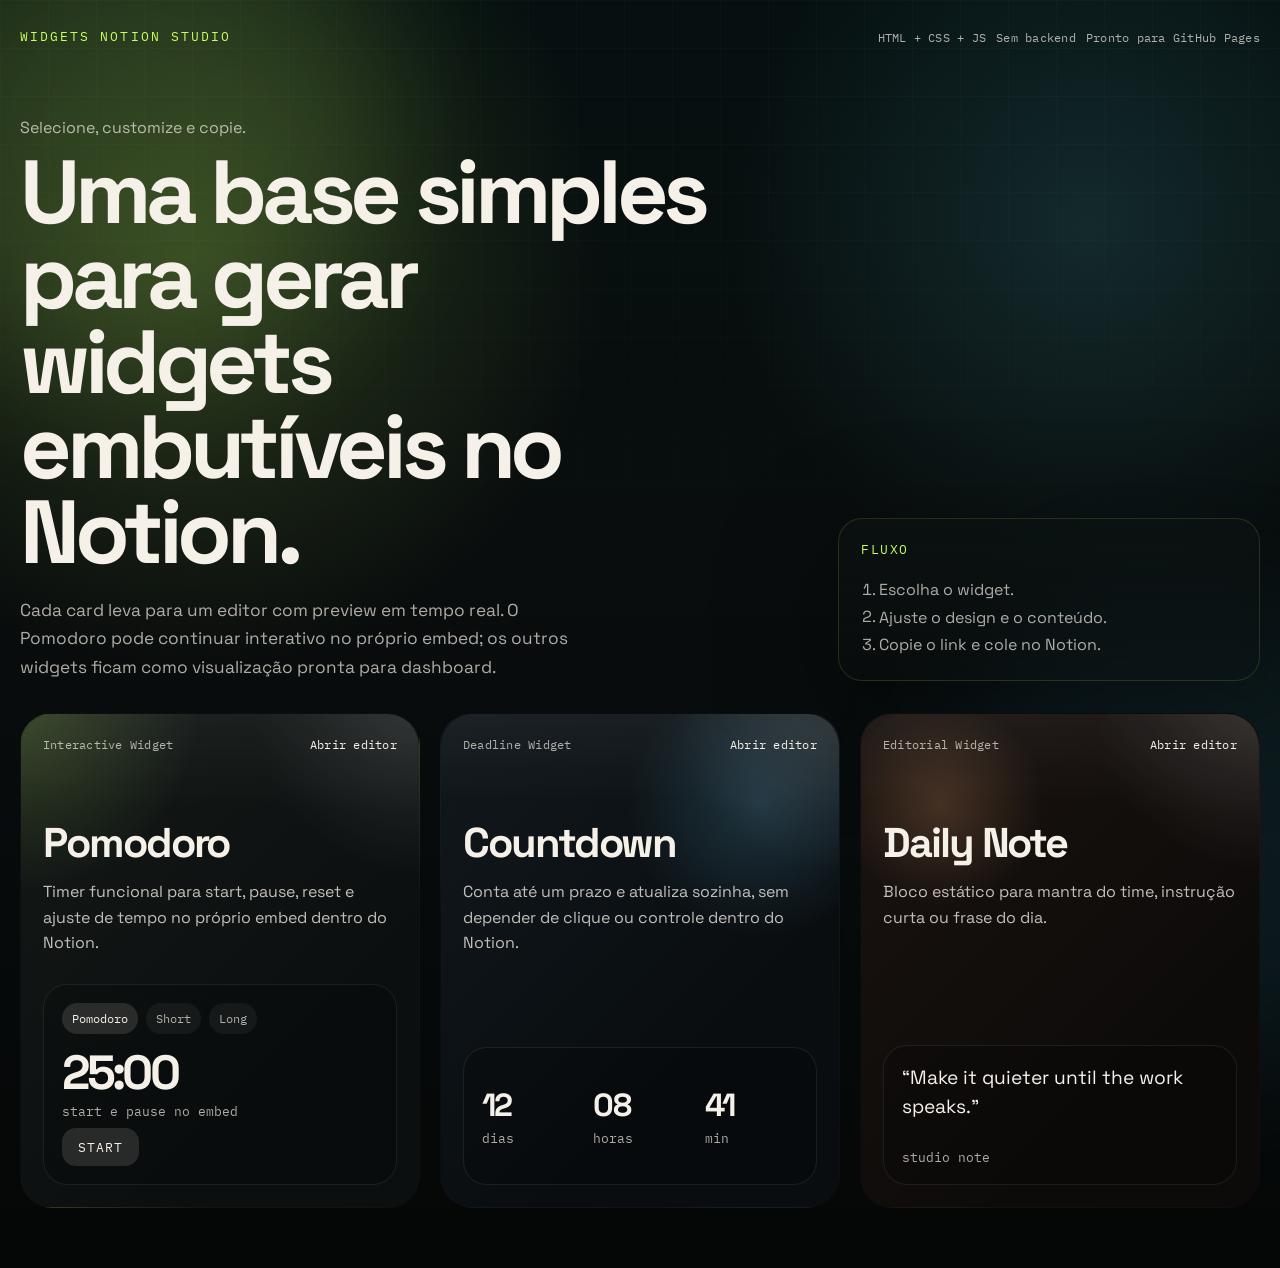
==== index.html @ c47d41ad "Make pomodoro interactive in embed" ====
<!DOCTYPE html>
<html lang="pt-BR">
  <head>
    <meta charset="UTF-8" />
    <meta name="viewport" content="width=device-width, initial-scale=1.0" />
    <title>Widgets Notion Studio</title>
    <meta
      name="description"
      content="Escolha um widget, personalize o visual e copie a URL para embutir no Notion."
    />
    <link rel="icon" href="data:," />
    <link rel="preconnect" href="https://fonts.googleapis.com" />
    <link rel="preconnect" href="https://fonts.gstatic.com" crossorigin />
    <link
      href="https://fonts.googleapis.com/css2?family=IBM+Plex+Mono:wght@400;500;600&family=Space+Grotesk:wght@400;500;700&display=swap"
      rel="stylesheet"
    />
    <link rel="stylesheet" href="assets/styles.css" />
  </head>
  <body class="page page-home" data-page="home">
    <div class="ambient ambient-left"></div>
    <div class="ambient ambient-right"></div>

    <main class="home-shell">
      <header class="home-header">
        <p class="eyebrow">Widgets Notion Studio</p>
        <div class="header-meta">
          <span>HTML + CSS + JS</span>
          <span>Sem backend</span>
          <span>Pronto para GitHub Pages</span>
        </div>
      </header>

      <section class="hero">
        <div class="hero-copy">
          <p class="hero-lead">Selecione, customize e copie.</p>
          <h1>Uma base simples para gerar widgets embutíveis no Notion.</h1>
          <p class="hero-text">
            Cada card leva para um editor com preview em tempo real. O Pomodoro pode
            continuar interativo no próprio embed; os outros widgets ficam como
            visualização pronta para dashboard.
          </p>
        </div>

        <div class="hero-note">
          <p>Fluxo</p>
          <ol>
            <li>Escolha o widget.</li>
            <li>Ajuste o design e o conteúdo.</li>
            <li>Copie o link e cole no Notion.</li>
          </ol>
        </div>
      </section>

      <section class="widget-grid" aria-label="Tipos de widget">
        <a class="widget-card widget-card-pomodoro" href="editor.html?widget=pomodoro">
          <div class="widget-card-top">
            <span class="card-tag">Interactive Widget</span>
            <span class="card-arrow">Abrir editor</span>
          </div>
          <div class="widget-card-body">
            <div class="widget-card-copy">
              <h2>Pomodoro</h2>
              <p>
                Timer funcional para start, pause, reset e ajuste de tempo no
                próprio embed dentro do Notion.
              </p>
            </div>
            <div class="widget-card-preview preview-pomodoro">
              <div class="mini-tabs">
                <span class="is-active">Pomodoro</span>
                <span>Short</span>
                <span>Long</span>
              </div>
              <div class="mini-pomodoro-stack">
                <strong>25:00</strong>
                <small>start e pause no embed</small>
                <span>START</span>
              </div>
            </div>
          </div>
        </a>

        <a class="widget-card widget-card-countdown" href="editor.html?widget=countdown">
          <div class="widget-card-top">
            <span class="card-tag">Deadline Widget</span>
            <span class="card-arrow">Abrir editor</span>
          </div>
          <div class="widget-card-body">
            <div class="widget-card-copy">
              <h2>Countdown</h2>
              <p>
                Conta até um prazo e atualiza sozinha, sem depender de clique ou
                controle dentro do Notion.
              </p>
            </div>
            <div class="widget-card-preview preview-countdown">
              <div><strong>12</strong><small>dias</small></div>
              <div><strong>08</strong><small>horas</small></div>
              <div><strong>41</strong><small>min</small></div>
            </div>
          </div>
        </a>

        <a class="widget-card widget-card-quote" href="editor.html?widget=quote">
          <div class="widget-card-top">
            <span class="card-tag">Editorial Widget</span>
            <span class="card-arrow">Abrir editor</span>
          </div>
          <div class="widget-card-body">
            <div class="widget-card-copy">
              <h2>Daily Note</h2>
              <p>
                Bloco estático para mantra do time, instrução curta ou frase do dia.
              </p>
            </div>
            <div class="widget-card-preview preview-quote">
              <blockquote>
                “Make it quieter until the work speaks.”
              </blockquote>
              <small>studio note</small>
            </div>
          </div>
        </a>
      </section>
    </main>
  </body>
</html>
---- assets/styles.css ----
:root {
  color-scheme: dark;
  --bg: #070c0c;
  --bg-elevated: rgba(12, 18, 18, 0.72);
  --bg-strong: #0d1413;
  --line: rgba(204, 255, 110, 0.14);
  --line-strong: rgba(204, 255, 110, 0.28);
  --text: #f5f0e8;
  --muted: rgba(245, 240, 232, 0.7);
  --soft: rgba(245, 240, 232, 0.08);
  --accent: #c8ff62;
  --accent-strong: #8eff1f;
  --danger: #ff8f6d;
  --radius-xl: 32px;
  --radius-lg: 24px;
  --radius-md: 18px;
  --shadow: 0 32px 120px rgba(0, 0, 0, 0.4);
  --font-sans: "Space Grotesk", sans-serif;
  --font-mono: "IBM Plex Mono", monospace;
}

* {
  box-sizing: border-box;
}

html,
body {
  margin: 0;
  min-height: 100%;
}

body {
  background:
    radial-gradient(circle at 15% 20%, rgba(200, 255, 98, 0.18), transparent 28%),
    radial-gradient(circle at 85% 18%, rgba(105, 236, 255, 0.12), transparent 24%),
    linear-gradient(180deg, #061010 0%, #090d0d 44%, #050707 100%);
  color: var(--text);
  font-family: var(--font-sans);
}

body::before {
  content: "";
  position: fixed;
  inset: 0;
  background-image:
    linear-gradient(rgba(255, 255, 255, 0.03) 1px, transparent 1px),
    linear-gradient(90deg, rgba(255, 255, 255, 0.03) 1px, transparent 1px);
  background-size: 48px 48px;
  mask-image: linear-gradient(180deg, rgba(0, 0, 0, 0.65), transparent 82%);
  pointer-events: none;
}

body.page-embed {
  --embed-bg: #ffffff;
  min-height: 0;
  background: var(--embed-bg);
}

body.page-embed::before {
  content: none;
}

.page {
  position: relative;
  overflow-x: clip;
}

.ambient {
  position: fixed;
  width: 32rem;
  height: 32rem;
  border-radius: 999px;
  filter: blur(72px);
  opacity: 0.28;
  pointer-events: none;
}

.ambient-left {
  top: -8rem;
  left: -8rem;
  background: rgba(200, 255, 98, 0.42);
}

.ambient-right {
  right: -10rem;
  bottom: -12rem;
  background: rgba(73, 207, 255, 0.28);
}

a {
  color: inherit;
  text-decoration: none;
}

code {
  font-family: var(--font-mono);
  font-size: 0.94em;
}

.eyebrow {
  margin: 0;
  color: var(--accent);
  font-family: var(--font-mono);
  font-size: 0.8rem;
  letter-spacing: 0.16em;
  text-transform: uppercase;
}

.home-shell,
.editor-shell {
  position: relative;
  z-index: 1;
  width: min(1240px, calc(100% - 40px));
  margin: 0 auto;
  padding: 28px 0 48px;
}

.home-header,
.editor-header {
  display: flex;
  align-items: center;
  justify-content: space-between;
  gap: 20px;
}

.header-meta {
  display: flex;
  flex-wrap: wrap;
  gap: 10px;
}

.header-meta span,
.card-tag,
.card-arrow,
.preview-label,
.preview-note,
.secondary-link,
.field-hint,
.back-link {
  font-family: var(--font-mono);
  font-size: 0.78rem;
  letter-spacing: 0.02em;
}

.header-meta span,
.card-tag,
.preview-note,
.back-link {
  color: var(--muted);
}

.hero {
  display: grid;
  grid-template-columns: minmax(0, 1.6fr) minmax(280px, 0.85fr);
  gap: 24px;
  padding: clamp(36px, 7vw, 72px) 0 32px;
  align-items: end;
}

.hero-copy h1 {
  margin: 12px 0 0;
  max-width: 12ch;
  font-size: clamp(3.2rem, 7vw, 6.4rem);
  line-height: 0.95;
  letter-spacing: -0.06em;
}

.hero-lead {
  margin: 0;
  color: var(--muted);
  font-size: 1rem;
}

.hero-text {
  margin: 20px 0 0;
  max-width: 36rem;
  color: var(--muted);
  font-size: 1.08rem;
  line-height: 1.65;
}

.hero-note {
  padding: 22px;
  border: 1px solid var(--line);
  border-radius: var(--radius-lg);
  background: linear-gradient(180deg, rgba(12, 18, 18, 0.72), rgba(10, 14, 14, 0.38));
  backdrop-filter: blur(16px);
  box-shadow: var(--shadow);
}

.hero-note p,
.panel-heading h2,
.preview-toolbar h2,
.widget-card-copy h2,
.editor-header-copy h1 {
  margin: 0;
}

.hero-note p {
  color: var(--accent);
  font-family: var(--font-mono);
  font-size: 0.8rem;
  text-transform: uppercase;
  letter-spacing: 0.12em;
}

.hero-note ol {
  margin: 18px 0 0;
  padding-left: 18px;
  color: var(--muted);
  line-height: 1.7;
}

.widget-grid {
  display: grid;
  grid-template-columns: repeat(3, minmax(0, 1fr));
  gap: 20px;
  padding-bottom: 12px;
}

.widget-card {
  position: relative;
  display: flex;
  flex-direction: column;
  min-height: 410px;
  padding: 22px;
  border: 1px solid transparent;
  border-radius: var(--radius-xl);
  overflow: hidden;
  transition:
    transform 220ms ease,
    border-color 220ms ease,
    box-shadow 220ms ease;
}

.widget-card::before {
  content: "";
  position: absolute;
  inset: 0;
  border-radius: inherit;
  background:
    radial-gradient(circle at top right, rgba(255, 255, 255, 0.14), transparent 26%),
    linear-gradient(180deg, rgba(255, 255, 255, 0.06), transparent 20%);
  opacity: 0.8;
  pointer-events: none;
}

.widget-card:hover {
  transform: translateY(-8px);
  border-color: var(--line-strong);
  box-shadow: 0 28px 90px rgba(0, 0, 0, 0.4);
}

.widget-card-top,
.widget-card-body {
  position: relative;
  z-index: 1;
}

.widget-card-top {
  display: flex;
  align-items: center;
  justify-content: space-between;
  gap: 12px;
}

.card-arrow {
  color: var(--text);
}

.widget-card-body {
  display: flex;
  flex: 1;
  flex-direction: column;
  justify-content: space-between;
  gap: 28px;
  padding-top: 64px;
}

.widget-card-copy h2 {
  font-size: clamp(2rem, 4vw, 2.6rem);
  letter-spacing: -0.05em;
}

.widget-card-copy p {
  margin: 10px 0 0;
  color: rgba(245, 240, 232, 0.78);
  line-height: 1.6;
}

.widget-card-preview {
  padding: 18px;
  border-radius: 24px;
  background: rgba(5, 8, 8, 0.24);
  border: 1px solid rgba(255, 255, 255, 0.08);
  min-height: 138px;
}

.widget-card-pomodoro {
  background:
    radial-gradient(circle at top left, rgba(200, 255, 98, 0.18), transparent 28%),
    linear-gradient(135deg, #141918 0%, #0b0f0f 70%);
}

.widget-card-countdown {
  background:
    radial-gradient(circle at 80% 18%, rgba(111, 212, 255, 0.18), transparent 26%),
    linear-gradient(135deg, #11181d 0%, #090d10 68%);
}

.widget-card-quote {
  background:
    radial-gradient(circle at 20% 18%, rgba(255, 176, 118, 0.2), transparent 20%),
    linear-gradient(135deg, #1a1310 0%, #0d0b0a 72%);
}

.preview-pomodoro,
.preview-countdown,
.preview-quote {
  display: grid;
  align-items: center;
  gap: 18px;
}

.preview-pomodoro {
  align-content: space-between;
  min-height: 140px;
}

.mini-ring {
  width: 80px;
  height: 80px;
  border-radius: 50%;
  background:
    radial-gradient(circle at center, rgba(5, 8, 8, 0.88) 56%, transparent 57%),
    conic-gradient(var(--accent) 0 78%, rgba(255, 255, 255, 0.08) 78% 100%);
}

.mini-stack {
  display: grid;
  gap: 4px;
}

.mini-stack span,
.mini-stack small,
.preview-quote small {
  color: var(--muted);
  font-family: var(--font-mono);
}

.mini-stack strong {
  font-size: 2rem;
  letter-spacing: -0.05em;
}

.mini-tabs {
  display: flex;
  flex-wrap: wrap;
  gap: 8px;
}

.mini-tabs span,
.mini-pomodoro-stack span {
  font-family: var(--font-mono);
}

.mini-tabs span {
  padding: 8px 10px;
  border-radius: 999px;
  background: rgba(255, 255, 255, 0.05);
  color: var(--muted);
  font-size: 0.72rem;
}

.mini-tabs .is-active {
  background: rgba(255, 255, 255, 0.12);
  color: var(--text);
}

.mini-pomodoro-stack {
  display: grid;
  gap: 8px;
}

.mini-pomodoro-stack strong {
  font-size: 3rem;
  letter-spacing: -0.08em;
  line-height: 0.88;
}

.mini-pomodoro-stack small {
  color: var(--muted);
  font-family: var(--font-mono);
}

.mini-pomodoro-stack span {
  display: inline-flex;
  align-items: center;
  justify-content: center;
  width: fit-content;
  min-height: 38px;
  padding: 0 16px;
  border-radius: 14px;
  background: rgba(255, 255, 255, 0.12);
  color: var(--text);
  font-size: 0.82rem;
  letter-spacing: 0.08em;
  text-transform: uppercase;
}

.preview-countdown {
  grid-template-columns: repeat(3, minmax(0, 1fr));
}

.preview-countdown div {
  display: grid;
  gap: 4px;
}

.preview-countdown strong {
  font-size: 2rem;
  letter-spacing: -0.05em;
}

.preview-countdown small {
  color: var(--muted);
  font-family: var(--font-mono);
}

.preview-quote {
  align-content: space-between;
  min-height: 140px;
}

.preview-quote blockquote {
  margin: 0;
  font-size: 1.2rem;
  line-height: 1.5;
}

.editor-header {
  padding-bottom: 20px;
}

.editor-header-copy h1 {
  margin-top: 8px;
  font-size: clamp(2rem, 4vw, 3.1rem);
  letter-spacing: -0.06em;
}

.editor-layout {
  display: grid;
  grid-template-columns: minmax(320px, 390px) minmax(0, 1fr);
  gap: 24px;
  align-items: start;
}

.control-panel,
.preview-panel {
  border: 1px solid var(--line);
  border-radius: var(--radius-xl);
  background: linear-gradient(180deg, rgba(14, 21, 21, 0.78), rgba(9, 13, 13, 0.52));
  backdrop-filter: blur(14px);
  box-shadow: var(--shadow);
}

.control-panel {
  position: sticky;
  top: 18px;
  padding: 18px;
}

.panel-block,
.panel-section {
  padding: 18px 0;
}

.panel-block + .panel-form,
.panel-section + .panel-section {
  border-top: 1px solid rgba(255, 255, 255, 0.08);
}

.panel-heading p,
.preview-note,
.field-hint,
.field-label,
.preview-toolbar p {
  margin: 6px 0 0;
  color: var(--muted);
}

.panel-form {
  display: grid;
}

.field-grid {
  display: grid;
  gap: 14px;
}

.field-grid.two-columns {
  grid-template-columns: repeat(2, minmax(0, 1fr));
}

.field {
  display: grid;
  gap: 8px;
}

.field--toggle {
  grid-template-columns: 1fr auto;
  align-items: center;
  padding: 14px 16px;
  border: 1px solid rgba(255, 255, 255, 0.08);
  border-radius: 16px;
  background: rgba(255, 255, 255, 0.04);
}

.field--wide {
  grid-column: 1 / -1;
}

.field-label {
  font-size: 0.92rem;
}

input,
select,
textarea,
button {
  font: inherit;
}

input:not([type="checkbox"]),
select,
textarea {
  width: 100%;
  padding: 13px 14px;
  border: 1px solid rgba(255, 255, 255, 0.08);
  border-radius: 16px;
  background: rgba(255, 255, 255, 0.04);
  color: var(--text);
  transition:
    border-color 160ms ease,
    background-color 160ms ease;
}

input:not([type="checkbox"]):focus,
select:focus,
textarea:focus {
  outline: none;
  border-color: var(--line-strong);
  background: rgba(255, 255, 255, 0.07);
}

input[type="checkbox"] {
  appearance: none;
  position: relative;
  width: 50px;
  height: 30px;
  margin: 0;
  border: 1px solid rgba(255, 255, 255, 0.08);
  border-radius: 999px;
  background: rgba(255, 255, 255, 0.08);
  cursor: pointer;
  transition:
    background-color 160ms ease,
    border-color 160ms ease;
}

input[type="checkbox"]::before {
  content: "";
  position: absolute;
  top: 3px;
  left: 3px;
  width: 22px;
  height: 22px;
  border-radius: 50%;
  background: var(--text);
  transition:
    transform 160ms ease,
    background-color 160ms ease;
}

input[type="checkbox"]:checked {
  border-color: color-mix(in srgb, var(--accent) 58%, transparent);
  background: color-mix(in srgb, var(--accent) 48%, rgba(255, 255, 255, 0.08));
}

input[type="checkbox"]:checked::before {
  transform: translateX(20px);
  background: #050707;
}

textarea {
  min-height: 108px;
  resize: vertical;
}

input[type="color"] {
  min-height: 52px;
  padding: 6px;
  cursor: pointer;
}

input[type="range"] {
  padding: 0;
  background: transparent;
  border: 0;
}

input[type="range"]::-webkit-slider-runnable-track {
  height: 8px;
  border-radius: 999px;
  background: rgba(255, 255, 255, 0.08);
}

input[type="range"]::-webkit-slider-thumb {
  -webkit-appearance: none;
  width: 18px;
  height: 18px;
  margin-top: -5px;
  border-radius: 50%;
  background: var(--accent);
  border: 0;
}

input[type="range"]::-moz-range-track {
  height: 8px;
  border-radius: 999px;
  background: rgba(255, 255, 255, 0.08);
}

input[type="range"]::-moz-range-thumb {
  width: 18px;
  height: 18px;
  border: 0;
  border-radius: 50%;
  background: var(--accent);
}

.range-meta {
  display: flex;
  align-items: center;
  justify-content: space-between;
  gap: 10px;
}

.range-value {
  color: var(--accent);
  font-family: var(--font-mono);
  font-size: 0.78rem;
}

.primary-button,
.secondary-link,
.back-link {
  display: inline-flex;
  align-items: center;
  justify-content: center;
  gap: 8px;
  min-height: 48px;
  padding: 0 18px;
  border-radius: 999px;
  border: 1px solid transparent;
  transition:
    transform 160ms ease,
    background-color 160ms ease,
    border-color 160ms ease;
}

.primary-button {
  background: var(--accent);
  color: #050707;
  font-weight: 700;
  cursor: pointer;
}

.primary-button:hover,
.secondary-link:hover,
.back-link:hover {
  transform: translateY(-2px);
}

.secondary-link,
.back-link {
  border-color: rgba(255, 255, 255, 0.08);
  background: rgba(255, 255, 255, 0.04);
}

.secondary-link {
  margin-top: 12px;
}

.preview-panel {
  display: grid;
  gap: 18px;
  padding: 18px;
  min-height: 760px;
}

.preview-toolbar {
  display: flex;
  align-items: end;
  justify-content: space-between;
  gap: 20px;
  padding-bottom: 6px;
}

.preview-label {
  font-family: var(--font-mono);
  font-size: 0.76rem;
  text-transform: uppercase;
  letter-spacing: 0.12em;
}

.preview-stage {
  display: grid;
  place-items: center;
  min-height: 100%;
  padding: 12px;
  border-radius: calc(var(--radius-xl) - 8px);
  background:
    radial-gradient(circle at top, rgba(200, 255, 98, 0.08), transparent 26%),
    linear-gradient(180deg, rgba(5, 8, 8, 0.5), rgba(5, 8, 8, 0.12));
  border: 1px solid rgba(255, 255, 255, 0.06);
}

.preview-frame-shell {
  width: min(100%, 860px);
  min-height: 620px;
  padding: clamp(18px, 3vw, 28px);
  border-radius: 28px;
  background:
    linear-gradient(180deg, rgba(255, 255, 255, 0.04), transparent 38%),
    rgba(8, 11, 11, 0.84);
  border: 1px solid rgba(255, 255, 255, 0.06);
  box-shadow: inset 0 1px 0 rgba(255, 255, 255, 0.06);
}

#preview-frame {
  width: 100%;
  min-height: 560px;
  border: 0;
  border-radius: 22px;
  background: transparent;
}

.embed-canvas {
  min-height: 0;
  display: block;
  padding: 0;
  background: var(--embed-bg);
}

#embed-root {
  width: min(100%, 540px);
  margin: 0 auto;
}

.widget-shell {
  --widget-bg: #101615;
  --widget-text: #f5f0e8;
  --widget-accent: #c8ff62;
  --widget-radius: 28px;
  --widget-scale: 1;
  --widget-shadow: 0.35;
  --widget-pad: 26px;
  --widget-font: var(--font-sans);
  position: relative;
  overflow: hidden;
  width: 100%;
  color: var(--widget-text);
  font-family: var(--widget-font);
  border-radius: var(--widget-radius);
  transform: scale(var(--widget-scale));
  transform-origin: center center;
}

.widget-shell::before {
  content: "";
  position: absolute;
  inset: 0;
  pointer-events: none;
}

.widget-blur-off::before {
  opacity: 0.32;
}

.widget-style--soft {
  background:
    radial-gradient(circle at top right, color-mix(in srgb, var(--widget-accent) 24%, transparent), transparent 28%),
    linear-gradient(180deg, color-mix(in srgb, var(--widget-bg) 90%, white), var(--widget-bg));
  border: 1px solid rgba(255, 255, 255, 0.07);
  box-shadow: 0 24px 70px rgba(0, 0, 0, var(--widget-shadow));
}

.widget-style--soft::before {
  background:
    linear-gradient(180deg, rgba(255, 255, 255, 0.08), transparent 20%),
    radial-gradient(circle at 10% 10%, rgba(255, 255, 255, 0.08), transparent 18%);
}

.widget-style--glass {
  background:
    linear-gradient(180deg, rgba(255, 255, 255, 0.12), rgba(255, 255, 255, 0.04)),
    color-mix(in srgb, var(--widget-bg) 82%, transparent);
  border: 1px solid rgba(255, 255, 255, 0.18);
  box-shadow:
    inset 0 1px 0 rgba(255, 255, 255, 0.18),
    0 26px 90px rgba(0, 0, 0, calc(var(--widget-shadow) + 0.1));
  backdrop-filter: blur(18px);
}

.widget-style--glass::before {
  background: linear-gradient(135deg, rgba(255, 255, 255, 0.2), transparent 38%);
}

.widget-blur-off.widget-style--soft,
.widget-blur-off.widget-style--glass,
.widget-blur-off.widget-style--brutal {
  box-shadow: none;
}

.widget-blur-off.widget-style--glass {
  backdrop-filter: none;
}

.widget-style--brutal {
  background: var(--widget-bg);
  border: 2px solid var(--widget-text);
  box-shadow:
    14px 14px 0 color-mix(in srgb, var(--widget-accent) 60%, black 20%),
    0 18px 60px rgba(0, 0, 0, calc(var(--widget-shadow) + 0.12));
}

.widget-style--brutal::before {
  inset: auto 0 0 0;
  height: 10px;
  background: var(--widget-accent);
}

.widget-frame {
  position: relative;
  display: grid;
  gap: 18px;
  padding: var(--widget-pad);
}

.widget-head {
  display: flex;
  align-items: start;
  justify-content: space-between;
  gap: 18px;
}

.widget-meta {
  display: grid;
  gap: 8px;
}

.widget-kicker {
  color: color-mix(in srgb, var(--widget-text) 58%, transparent);
  font-family: var(--font-mono);
  font-size: 0.72rem;
  letter-spacing: 0.14em;
  text-transform: uppercase;
}

.widget-title {
  margin: 0;
  font-size: clamp(1.4rem, 4vw, 2.1rem);
  line-height: 1;
  letter-spacing: -0.05em;
}

.widget-chip {
  align-self: start;
  padding: 10px 12px;
  border-radius: 999px;
  background: rgba(255, 255, 255, 0.07);
  color: var(--widget-text);
  font-family: var(--font-mono);
  font-size: 0.74rem;
}

.widget-blur-on .widget-chip,
.widget-blur-on .countdown-cell,
.widget-blur-on .pomodoro-tab,
.widget-blur-on .pomodoro-button,
.widget-blur-on .pomodoro-setting input {
  backdrop-filter: blur(14px);
}

.widget-blur-off .widget-chip,
.widget-blur-off .countdown-cell,
.widget-blur-off .pomodoro-tab,
.widget-blur-off .pomodoro-button,
.widget-blur-off .pomodoro-setting input {
  backdrop-filter: none;
  box-shadow: none;
}

.widget-frame--pomodoro {
  gap: 20px;
}

.pomodoro-tabs {
  display: flex;
  flex-wrap: wrap;
  gap: 10px;
}

.pomodoro-tab,
.pomodoro-button {
  border: 1px solid rgba(255, 255, 255, 0.08);
  border-radius: 18px;
  background: rgba(255, 255, 255, 0.06);
  color: var(--widget-text);
}

.pomodoro-tab {
  min-height: 48px;
  padding: 0 18px;
  font-weight: 600;
  cursor: pointer;
  transition:
    transform 160ms ease,
    background-color 160ms ease,
    border-color 160ms ease,
    color 160ms ease;
}

.pomodoro-tab:hover,
.pomodoro-button:hover {
  transform: translateY(-1px);
}

.pomodoro-tab.is-active {
  background: color-mix(in srgb, var(--accent) 88%, rgba(255, 255, 255, 0.08));
  color: #091010;
  border-color: transparent;
}

.pomodoro-timer {
  font-size: clamp(4.8rem, 16vw, 7.6rem);
  font-weight: 700;
  letter-spacing: -0.1em;
  line-height: 0.9;
  text-align: center;
}

.pomodoro-status {
  margin: 0;
  color: color-mix(in srgb, var(--widget-text) 68%, transparent);
  font-family: var(--font-mono);
  font-size: 0.88rem;
  letter-spacing: 0.04em;
  text-align: center;
}

.pomodoro-actions {
  display: flex;
  align-items: center;
  justify-content: center;
  flex-wrap: wrap;
  gap: 12px;
}

.pomodoro-button {
  min-height: 58px;
  padding: 0 24px;
  cursor: pointer;
  font-weight: 700;
  transition:
    transform 160ms ease,
    background-color 160ms ease,
    border-color 160ms ease,
    color 160ms ease;
}

.pomodoro-button-primary {
  min-width: 174px;
  background: var(--widget-text);
  color: var(--widget-bg);
}

.pomodoro-config {
  display: grid;
  grid-template-columns: repeat(3, minmax(0, 1fr));
  gap: 12px;
}

.pomodoro-setting {
  display: grid;
  gap: 8px;
}

.pomodoro-setting span {
  color: color-mix(in srgb, var(--widget-text) 62%, transparent);
  font-family: var(--font-mono);
  font-size: 0.72rem;
  letter-spacing: 0.12em;
  text-transform: uppercase;
}

.pomodoro-setting input {
  text-align: center;
  font-size: 1.08rem;
  font-weight: 700;
}

.pomodoro-layout {
  display: grid;
  grid-template-columns: 132px 1fr;
  gap: 20px;
  align-items: center;
}

.ring {
  --progress: 78;
  position: relative;
  width: 132px;
  aspect-ratio: 1;
  border-radius: 50%;
  background:
    radial-gradient(circle at center, rgba(4, 6, 6, 0.92) 58%, transparent 59%),
    conic-gradient(var(--widget-accent) 0 calc(var(--progress) * 1%), rgba(255, 255, 255, 0.08) 0);
}

.ring::after {
  content: "";
  position: absolute;
  inset: 20px;
  border-radius: 50%;
  border: 1px solid rgba(255, 255, 255, 0.08);
}

.ring-time {
  position: absolute;
  inset: 0;
  display: grid;
  place-items: center;
  font-size: 1.28rem;
  font-weight: 700;
  letter-spacing: -0.04em;
}

.pomodoro-details,
.quote-details {
  display: grid;
  gap: 10px;
}

.metric-line {
  display: flex;
  align-items: baseline;
  gap: 12px;
  flex-wrap: wrap;
}

.metric-strong {
  font-size: clamp(2.1rem, 7vw, 3.2rem);
  letter-spacing: -0.08em;
  line-height: 0.92;
}

.metric-soft,
.widget-footnote {
  color: color-mix(in srgb, var(--widget-text) 66%, transparent);
  font-family: var(--font-mono);
}

.widget-divider {
  height: 1px;
  background: rgba(255, 255, 255, 0.08);
}

.countdown-grid {
  display: grid;
  grid-template-columns: repeat(4, minmax(0, 1fr));
  gap: 12px;
}

.countdown-cell {
  display: grid;
  gap: 10px;
  padding: 18px 14px;
  border-radius: 20px;
  background: rgba(255, 255, 255, 0.06);
}

.countdown-value {
  font-size: clamp(2rem, 6vw, 3rem);
  letter-spacing: -0.08em;
  line-height: 0.88;
}

.countdown-label {
  color: color-mix(in srgb, var(--widget-text) 62%, transparent);
  font-family: var(--font-mono);
  font-size: 0.72rem;
  letter-spacing: 0.12em;
  text-transform: uppercase;
}

.quote-block {
  margin: 0;
  padding-left: 18px;
  border-left: 3px solid var(--widget-accent);
}

.quote-body {
  margin: 0;
  font-size: clamp(1.7rem, 5vw, 2.7rem);
  line-height: 1.16;
  letter-spacing: -0.06em;
  white-space: pre-line;
}

.quote-author {
  color: color-mix(in srgb, var(--widget-text) 62%, transparent);
  font-family: var(--font-mono);
  font-size: 0.78rem;
  letter-spacing: 0.12em;
  text-transform: uppercase;
}

.font-grotesk {
  --widget-font: var(--font-sans);
}

.font-mono {
  --widget-font: var(--font-mono);
}

@media (max-width: 1080px) {
  .widget-grid,
  .hero,
  .editor-layout,
  .preview-countdown,
  .countdown-grid,
  .pomodoro-layout,
  .pomodoro-config {
    grid-template-columns: 1fr;
  }

  .preview-toolbar,
  .home-header,
  .editor-header {
    align-items: start;
    flex-direction: column;
  }

  .control-panel {
    position: static;
  }

  .preview-panel {
    min-height: auto;
  }

  .preview-frame-shell,
  #preview-frame {
    min-height: 520px;
  }
}

@media (max-width: 720px) {
  .home-shell,
  .editor-shell {
    width: min(100% - 24px, 1240px);
    padding-top: 20px;
  }

  .widget-card {
    min-height: 340px;
  }

  .widget-card-body {
    padding-top: 40px;
  }

  .field-grid.two-columns,
  .countdown-grid {
    grid-template-columns: repeat(2, minmax(0, 1fr));
  }

  .widget-frame {
    padding: 22px;
  }

  .ring {
    width: 112px;
  }

  .quote-body {
    font-size: 1.8rem;
  }
}
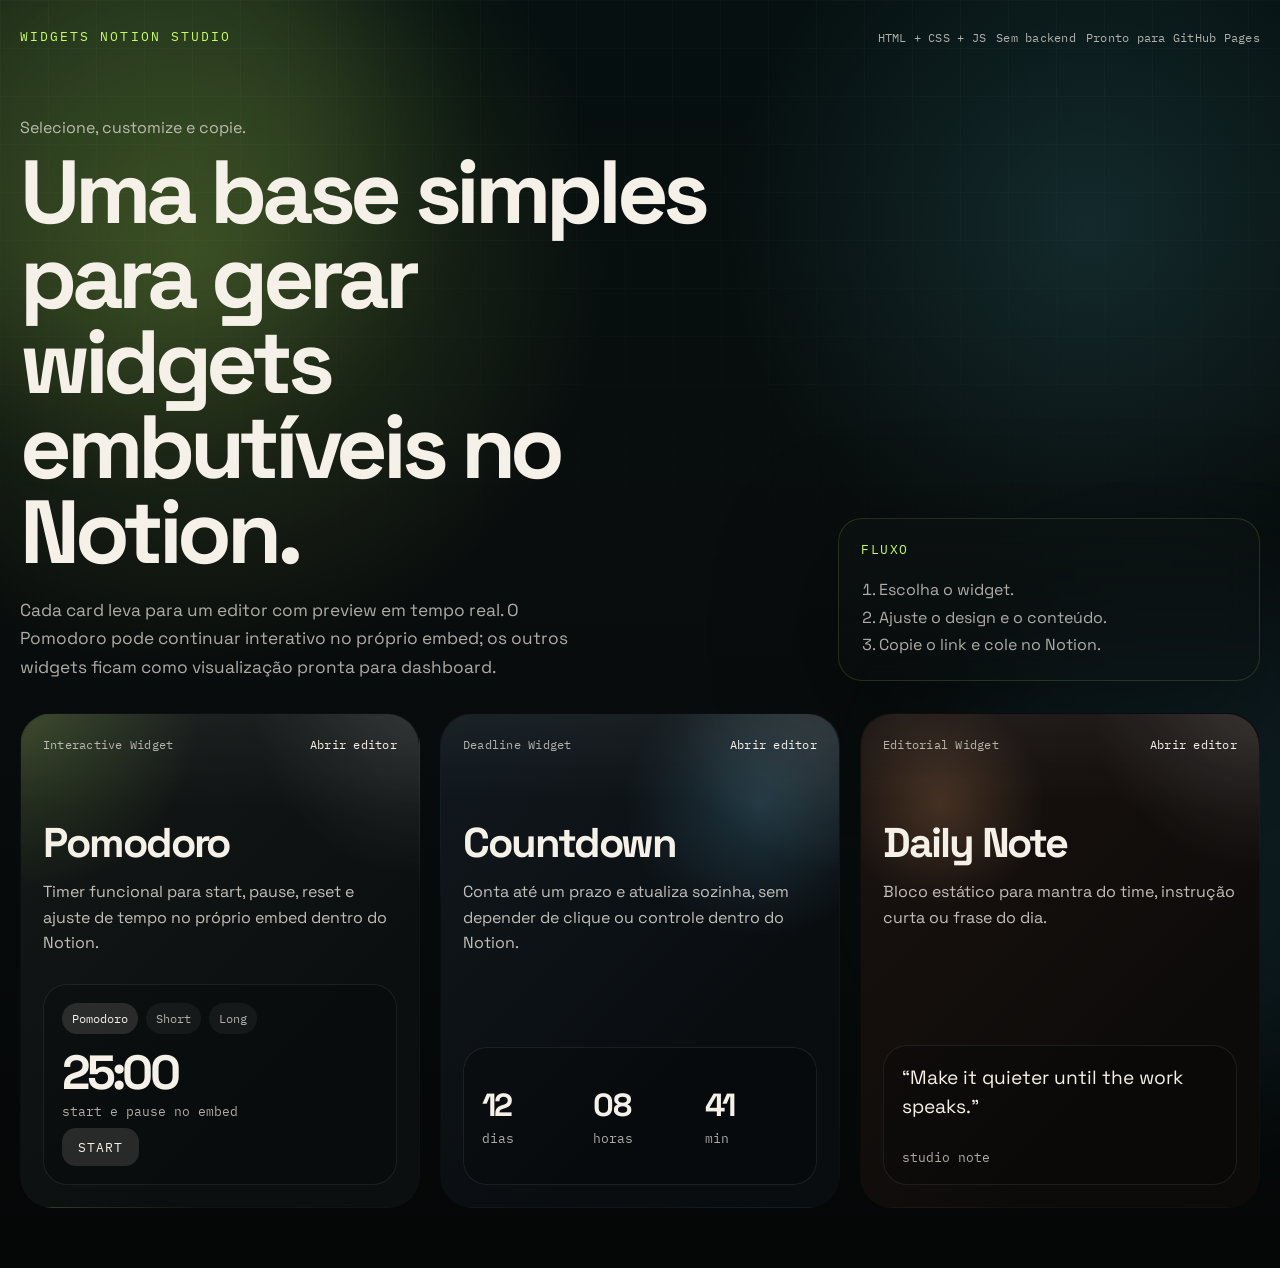
==== commit cbb351a0: "Add more widget font options" ====
--- a/index.html
+++ b/index.html
@@ -12,7 +12,7 @@
     <link rel="preconnect" href="https://fonts.googleapis.com" />
     <link rel="preconnect" href="https://fonts.gstatic.com" crossorigin />
     <link
-      href="https://fonts.googleapis.com/css2?family=IBM+Plex+Mono:wght@400;500;600&family=Space+Grotesk:wght@400;500;700&display=swap"
+      href="https://fonts.googleapis.com/css2?family=Archivo+Narrow:wght@400;500;600;700&family=Bebas+Neue&family=Cormorant+Garamond:wght@500;600;700&family=Fraunces:opsz,wght@9..144,500;9..144,600&family=IBM+Plex+Mono:wght@400;500;600&family=Inter+Tight:wght@400;500;600;700&family=Manrope:wght@400;500;600;700&family=Outfit:wght@400;500;600;700&family=Playfair+Display:wght@500;600;700&family=Sora:wght@400;500;600;700&family=Space+Grotesk:wght@400;500;700&family=Syne:wght@400;500;600;700&display=swap"
       rel="stylesheet"
     />
     <link rel="stylesheet" href="assets/styles.css" />
--- a/assets/styles.css
+++ b/assets/styles.css
@@ -17,6 +17,16 @@
   --shadow: 0 32px 120px rgba(0, 0, 0, 0.4);
   --font-sans: "Space Grotesk", sans-serif;
   --font-mono: "IBM Plex Mono", monospace;
+  --font-serif: "Fraunces", serif;
+  --font-sora: "Sora", sans-serif;
+  --font-manrope: "Manrope", sans-serif;
+  --font-outfit: "Outfit", sans-serif;
+  --font-syne: "Syne", sans-serif;
+  --font-tight: "Inter Tight", sans-serif;
+  --font-archivo: "Archivo Narrow", sans-serif;
+  --font-bebas: "Bebas Neue", sans-serif;
+  --font-playfair: "Playfair Display", serif;
+  --font-cormorant: "Cormorant Garamond", serif;
 }
 
 * {
@@ -465,8 +475,6 @@
 }
 
 .control-panel {
-  position: sticky;
-  top: 18px;
   padding: 18px;
 }
 
@@ -693,10 +701,16 @@
 }
 
 .preview-panel {
+  position: sticky;
+  top: 18px;
+  align-self: start;
   display: grid;
   gap: 18px;
   padding: 18px;
   min-height: 760px;
+  max-height: calc(100vh - 36px);
+  overflow: auto;
+  scrollbar-gutter: stable;
 }
 
 .preview-toolbar {
@@ -754,7 +768,7 @@
 }
 
 #embed-root {
-  width: min(100%, 540px);
+  width: min(100%, var(--embed-width, 540px));
   margin: 0 auto;
 }
 
@@ -766,6 +780,7 @@
   --widget-scale: 1;
   --widget-shadow: 0.35;
   --widget-pad: 26px;
+  --widget-title-scale: 1;
   --widget-font: var(--font-sans);
   position: relative;
   overflow: hidden;
@@ -781,7 +796,17 @@
   content: "";
   position: absolute;
   inset: 0;
+  border-radius: inherit;
   pointer-events: none;
+}
+
+.widget-shell::after {
+  content: "";
+  position: absolute;
+  inset: 0;
+  border-radius: inherit;
+  pointer-events: none;
+  opacity: 0;
 }
 
 .widget-blur-off::before {
@@ -841,6 +866,114 @@
   background: var(--widget-accent);
 }
 
+.widget-style--editorial {
+  --widget-font: var(--font-serif);
+  background:
+    linear-gradient(180deg, color-mix(in srgb, var(--widget-bg) 92%, #fff0df 8%), var(--widget-bg)),
+    radial-gradient(circle at top left, color-mix(in srgb, var(--widget-accent) 20%, transparent), transparent 30%);
+  border: 1px solid color-mix(in srgb, var(--widget-text) 12%, transparent);
+  box-shadow: 0 24px 64px rgba(0, 0, 0, calc(var(--widget-shadow) + 0.02));
+}
+
+.widget-style--editorial::before {
+  background:
+    linear-gradient(180deg, rgba(255, 255, 255, 0.16), transparent 16%),
+    linear-gradient(90deg, rgba(255, 255, 255, 0.04), transparent 42%);
+}
+
+.widget-style--minimal {
+  background: color-mix(in srgb, var(--widget-bg) 96%, white 4%);
+  border: 1px solid rgba(255, 255, 255, 0.08);
+  box-shadow: 0 18px 42px rgba(0, 0, 0, calc(var(--widget-shadow) - 0.08));
+}
+
+.widget-style--minimal::before {
+  background: linear-gradient(180deg, rgba(255, 255, 255, 0.04), transparent 22%);
+}
+
+.widget-surface--solid.widget-style--soft,
+.widget-surface--solid.widget-style--editorial,
+.widget-surface--solid.widget-style--minimal,
+.widget-surface--solid.widget-style--brutal {
+  background: var(--widget-bg);
+}
+
+.widget-surface--solid.widget-style--glass {
+  background: color-mix(in srgb, var(--widget-bg) 88%, transparent);
+}
+
+.widget-surface--quiet.widget-style--soft,
+.widget-surface--quiet.widget-style--editorial,
+.widget-surface--quiet.widget-style--minimal,
+.widget-surface--quiet.widget-style--brutal {
+  background: linear-gradient(180deg, color-mix(in srgb, var(--widget-bg) 94%, white), var(--widget-bg));
+}
+
+.widget-surface--quiet.widget-style--glass {
+  background:
+    linear-gradient(180deg, rgba(255, 255, 255, 0.08), rgba(255, 255, 255, 0.03)),
+    color-mix(in srgb, var(--widget-bg) 88%, transparent);
+}
+
+.widget-border--none {
+  border-width: 0;
+  border-color: transparent;
+}
+
+.widget-border--frame {
+  border-width: 2px;
+}
+
+.widget-border--accent {
+  border-width: 2px;
+  border-color: color-mix(in srgb, var(--widget-accent) 54%, rgba(255, 255, 255, 0.12));
+}
+
+.widget-shadow--none {
+  box-shadow: none !important;
+}
+
+.widget-shadow--soft {
+  --widget-shadow: 0.24;
+}
+
+.widget-shadow--deep {
+  --widget-shadow: 0.58;
+}
+
+.widget-shadow--deep.widget-style--soft,
+.widget-shadow--deep.widget-style--editorial {
+  box-shadow: 0 42px 118px rgba(0, 0, 0, calc(var(--widget-shadow) + 0.02));
+}
+
+.widget-shadow--deep.widget-style--glass {
+  box-shadow:
+    inset 0 1px 0 rgba(255, 255, 255, 0.18),
+    0 44px 128px rgba(0, 0, 0, calc(var(--widget-shadow) + 0.02));
+}
+
+.widget-shadow--deep.widget-style--brutal {
+  box-shadow:
+    18px 18px 0 color-mix(in srgb, var(--widget-accent) 68%, black 18%),
+    0 30px 96px rgba(0, 0, 0, calc(var(--widget-shadow) + 0.06));
+}
+
+.widget-shadow--deep.widget-style--minimal {
+  box-shadow: 0 24px 72px rgba(0, 0, 0, calc(var(--widget-shadow) - 0.08));
+}
+
+.page-embed .widget-style--soft,
+.page-embed .widget-style--glass,
+.page-embed .widget-style--brutal,
+.page-embed .widget-style--editorial,
+.page-embed .widget-style--minimal {
+  box-shadow: none;
+}
+
+.page-embed .widget-style--glass {
+  backdrop-filter: none;
+}
+
 .widget-frame {
   position: relative;
   display: grid;
@@ -870,7 +1003,7 @@
 
 .widget-title {
   margin: 0;
-  font-size: clamp(1.4rem, 4vw, 2.1rem);
+  font-size: calc(clamp(1.4rem, 4vw, 2.1rem) * var(--widget-title-scale));
   line-height: 1;
   letter-spacing: -0.05em;
 }
@@ -902,8 +1035,74 @@
   box-shadow: none;
 }
 
+.widget-texture--grid::after {
+  opacity: 0.16;
+  background-image:
+    linear-gradient(rgba(255, 255, 255, 0.06) 1px, transparent 1px),
+    linear-gradient(90deg, rgba(255, 255, 255, 0.06) 1px, transparent 1px);
+  background-size: 26px 26px;
+  mask-image: linear-gradient(180deg, rgba(0, 0, 0, 0.8), transparent 88%);
+}
+
+.widget-texture--noise::after {
+  opacity: 0.12;
+  background-image:
+    radial-gradient(circle at 20% 20%, rgba(255, 255, 255, 0.12) 0 0.7px, transparent 0.8px),
+    radial-gradient(circle at 80% 30%, rgba(255, 255, 255, 0.1) 0 0.7px, transparent 0.8px),
+    radial-gradient(circle at 40% 80%, rgba(255, 255, 255, 0.08) 0 0.7px, transparent 0.8px);
+  background-size: 12px 12px, 14px 14px, 16px 16px;
+  mix-blend-mode: screen;
+}
+
+.widget-align--center .widget-head {
+  flex-direction: column;
+  align-items: center;
+  text-align: center;
+}
+
+.widget-align--center .widget-chip,
+.widget-align--center .quote-author {
+  align-self: center;
+  justify-self: center;
+}
+
+.widget-align--center .pomodoro-tabs,
+.widget-align--center .pomodoro-status,
+.widget-align--center .quote-details {
+  justify-content: center;
+  text-align: center;
+}
+
+.widget-align--center .quote-block {
+  padding-top: 18px;
+  padding-left: 0;
+  border-top: 3px solid var(--widget-accent);
+  border-left: 0;
+}
+
 .widget-frame--pomodoro {
   gap: 20px;
+}
+
+.pomodoro-main {
+  display: grid;
+  gap: 22px;
+}
+
+.pomodoro-primary,
+.pomodoro-secondary {
+  display: grid;
+  gap: 18px;
+}
+
+.pomodoro-display-shell {
+  display: grid;
+  place-items: center;
+}
+
+.pomodoro-ring {
+  --progress: 0;
+  width: 100%;
 }
 
 .pomodoro-tabs {
@@ -938,7 +1137,7 @@
 }
 
 .pomodoro-tab.is-active {
-  background: color-mix(in srgb, var(--accent) 88%, rgba(255, 255, 255, 0.08));
+  background: color-mix(in srgb, var(--widget-accent) 88%, rgba(255, 255, 255, 0.08));
   color: #091010;
   border-color: transparent;
 }
@@ -949,6 +1148,38 @@
   letter-spacing: -0.1em;
   line-height: 0.9;
   text-align: center;
+}
+
+.pomodoro-timer-style--digits .pomodoro-ring {
+  display: grid;
+  place-items: center;
+}
+
+.pomodoro-timer-style--ring .pomodoro-ring {
+  position: relative;
+  display: grid;
+  place-items: center;
+  width: min(100%, 294px);
+  aspect-ratio: 1;
+  border-radius: 50%;
+  background:
+    radial-gradient(circle at center, rgba(7, 10, 10, 0.94) 57%, transparent 58%),
+    conic-gradient(var(--widget-accent) 0 calc(var(--progress) * 1%), rgba(255, 255, 255, 0.08) 0);
+}
+
+.pomodoro-timer-style--ring .pomodoro-ring::after {
+  content: "";
+  position: absolute;
+  inset: 18px;
+  border-radius: 50%;
+  border: 1px solid rgba(255, 255, 255, 0.08);
+}
+
+.pomodoro-timer-style--ring .pomodoro-timer {
+  position: relative;
+  z-index: 1;
+  font-size: clamp(3rem, 11vw, 4.8rem);
+  letter-spacing: -0.08em;
 }
 
 .pomodoro-status {
@@ -986,6 +1217,27 @@
   color: var(--widget-bg);
 }
 
+.pomodoro-controls--outline .pomodoro-button {
+  background: transparent;
+  border-color: rgba(255, 255, 255, 0.12);
+}
+
+.pomodoro-controls--outline .pomodoro-button-primary {
+  background: color-mix(in srgb, var(--widget-accent) 12%, transparent);
+  border-color: color-mix(in srgb, var(--widget-accent) 62%, transparent);
+  color: var(--widget-accent);
+}
+
+.pomodoro-controls--ghost .pomodoro-button {
+  background: color-mix(in srgb, var(--widget-text) 5%, transparent);
+  border-color: transparent;
+}
+
+.pomodoro-controls--ghost .pomodoro-button-primary {
+  background: color-mix(in srgb, var(--widget-accent) 20%, transparent);
+  color: var(--widget-text);
+}
+
 .pomodoro-config {
   display: grid;
   grid-template-columns: repeat(3, minmax(0, 1fr));
@@ -1009,6 +1261,38 @@
   text-align: center;
   font-size: 1.08rem;
   font-weight: 700;
+}
+
+.pomodoro-layout--split .pomodoro-main {
+  grid-template-columns: minmax(0, 1.18fr) minmax(230px, 0.82fr);
+  align-items: stretch;
+}
+
+.pomodoro-layout--split .pomodoro-secondary {
+  align-content: center;
+  padding-left: 24px;
+  border-left: 1px solid rgba(255, 255, 255, 0.08);
+}
+
+.pomodoro-layout--split .pomodoro-config {
+  grid-template-columns: 1fr;
+}
+
+.pomodoro-layout--split .pomodoro-actions {
+  justify-content: flex-start;
+}
+
+.widget-align--center .pomodoro-layout--split .pomodoro-actions {
+  justify-content: center;
+}
+
+.pomodoro-inputs-off .pomodoro-divider,
+.pomodoro-inputs-off .pomodoro-config {
+  display: none;
+}
+
+.pomodoro-status-off .pomodoro-status {
+  display: none;
 }
 
 .pomodoro-layout {
@@ -1135,13 +1419,52 @@
   --widget-font: var(--font-mono);
 }
 
+.font-serif {
+  --widget-font: var(--font-serif);
+}
+
+.font-sora {
+  --widget-font: var(--font-sora);
+}
+
+.font-manrope {
+  --widget-font: var(--font-manrope);
+}
+
+.font-outfit {
+  --widget-font: var(--font-outfit);
+}
+
+.font-syne {
+  --widget-font: var(--font-syne);
+}
+
+.font-intertight {
+  --widget-font: var(--font-tight);
+}
+
+.font-archivo {
+  --widget-font: var(--font-archivo);
+}
+
+.font-bebas {
+  --widget-font: var(--font-bebas);
+}
+
+.font-playfair {
+  --widget-font: var(--font-playfair);
+}
+
+.font-cormorant {
+  --widget-font: var(--font-cormorant);
+}
+
 @media (max-width: 1080px) {
   .widget-grid,
   .hero,
   .editor-layout,
   .preview-countdown,
   .countdown-grid,
-  .pomodoro-layout,
   .pomodoro-config {
     grid-template-columns: 1fr;
   }
@@ -1153,12 +1476,15 @@
     flex-direction: column;
   }
 
-  .control-panel {
+  .control-panel,
+  .preview-panel {
     position: static;
   }
 
   .preview-panel {
     min-height: auto;
+    max-height: none;
+    overflow: visible;
   }
 
   .preview-frame-shell,
@@ -1187,6 +1513,15 @@
     grid-template-columns: repeat(2, minmax(0, 1fr));
   }
 
+  .pomodoro-layout--split .pomodoro-main {
+    grid-template-columns: 1fr;
+  }
+
+  .pomodoro-layout--split .pomodoro-secondary {
+    padding-left: 0;
+    border-left: 0;
+  }
+
   .widget-frame {
     padding: 22px;
   }
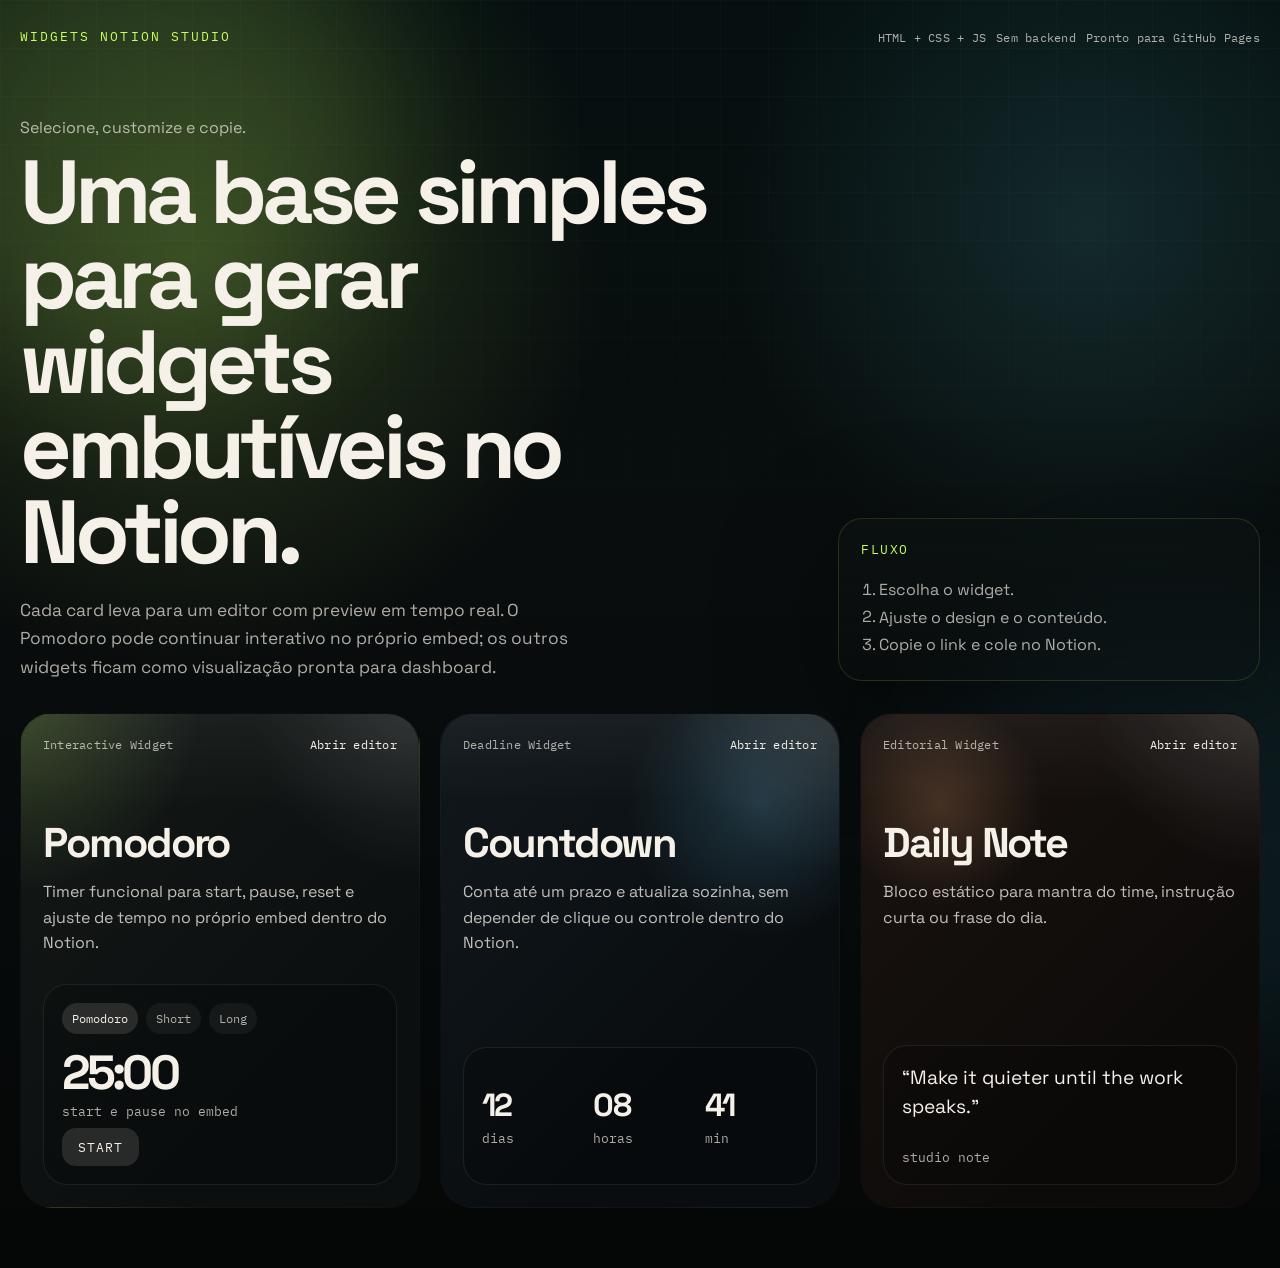
==== commit 222a7a6d: "Speed up editor preview and font loading" ====
--- a/index.html
+++ b/index.html
@@ -12,7 +12,7 @@
     <link rel="preconnect" href="https://fonts.googleapis.com" />
     <link rel="preconnect" href="https://fonts.gstatic.com" crossorigin />
     <link
-      href="https://fonts.googleapis.com/css2?family=Archivo+Narrow:wght@400;500;600;700&family=Bebas+Neue&family=Cormorant+Garamond:wght@500;600;700&family=Fraunces:opsz,wght@9..144,500;9..144,600&family=IBM+Plex+Mono:wght@400;500;600&family=Inter+Tight:wght@400;500;600;700&family=Manrope:wght@400;500;600;700&family=Outfit:wght@400;500;600;700&family=Playfair+Display:wght@500;600;700&family=Sora:wght@400;500;600;700&family=Space+Grotesk:wght@400;500;700&family=Syne:wght@400;500;600;700&display=swap"
+      href="https://fonts.googleapis.com/css2?family=IBM+Plex+Mono:wght@400;500;600&family=Space+Grotesk:wght@400;500;700&display=swap"
       rel="stylesheet"
     />
     <link rel="stylesheet" href="assets/styles.css" />
--- a/assets/styles.css
+++ b/assets/styles.css
@@ -781,6 +781,16 @@
   --widget-shadow: 0.35;
   --widget-pad: 26px;
   --widget-title-scale: 1;
+  --widget-title-weight: 700;
+  --widget-title-style: normal;
+  --widget-body-weight: 500;
+  --widget-body-style: normal;
+  --widget-meta-weight: 500;
+  --widget-meta-style: normal;
+  --widget-timer-weight: 700;
+  --widget-timer-style: normal;
+  --widget-button-weight: 700;
+  --widget-button-style: normal;
   --widget-font: var(--font-sans);
   position: relative;
   overflow: hidden;
@@ -997,13 +1007,16 @@
   color: color-mix(in srgb, var(--widget-text) 58%, transparent);
   font-family: var(--font-mono);
   font-size: 0.72rem;
+  font-style: var(--widget-meta-style);
+  font-weight: var(--widget-meta-weight);
   letter-spacing: 0.14em;
-  text-transform: uppercase;
 }
 
 .widget-title {
   margin: 0;
   font-size: calc(clamp(1.4rem, 4vw, 2.1rem) * var(--widget-title-scale));
+  font-style: var(--widget-title-style);
+  font-weight: var(--widget-title-weight);
   line-height: 1;
   letter-spacing: -0.05em;
 }
@@ -1016,6 +1029,8 @@
   color: var(--widget-text);
   font-family: var(--font-mono);
   font-size: 0.74rem;
+  font-style: var(--widget-meta-style);
+  font-weight: var(--widget-meta-weight);
 }
 
 .widget-blur-on .widget-chip,
@@ -1109,6 +1124,7 @@
   display: flex;
   flex-wrap: wrap;
   gap: 10px;
+  justify-content: center;
 }
 
 .pomodoro-tab,
@@ -1121,8 +1137,9 @@
 
 .pomodoro-tab {
   min-height: 48px;
+  font-style: var(--widget-body-style);
+  font-weight: var(--widget-body-weight);
   padding: 0 18px;
-  font-weight: 600;
   cursor: pointer;
   transition:
     transform 160ms ease,
@@ -1144,7 +1161,8 @@
 
 .pomodoro-timer {
   font-size: clamp(4.8rem, 16vw, 7.6rem);
-  font-weight: 700;
+  font-style: var(--widget-timer-style);
+  font-weight: var(--widget-timer-weight);
   letter-spacing: -0.1em;
   line-height: 0.9;
   text-align: center;
@@ -1187,6 +1205,8 @@
   color: color-mix(in srgb, var(--widget-text) 68%, transparent);
   font-family: var(--font-mono);
   font-size: 0.88rem;
+  font-style: var(--widget-body-style);
+  font-weight: var(--widget-body-weight);
   letter-spacing: 0.04em;
   text-align: center;
 }
@@ -1201,9 +1221,10 @@
 
 .pomodoro-button {
   min-height: 58px;
+  font-style: var(--widget-button-style);
+  font-weight: var(--widget-button-weight);
   padding: 0 24px;
   cursor: pointer;
-  font-weight: 700;
   transition:
     transform 160ms ease,
     background-color 160ms ease,
@@ -1253,8 +1274,9 @@
   color: color-mix(in srgb, var(--widget-text) 62%, transparent);
   font-family: var(--font-mono);
   font-size: 0.72rem;
+  font-style: var(--widget-meta-style);
+  font-weight: var(--widget-meta-weight);
   letter-spacing: 0.12em;
-  text-transform: uppercase;
 }
 
 .pomodoro-setting input {
@@ -1279,10 +1301,6 @@
 }
 
 .pomodoro-layout--split .pomodoro-actions {
-  justify-content: flex-start;
-}
-
-.widget-align--center .pomodoro-layout--split .pomodoro-actions {
   justify-content: center;
 }
 
@@ -1385,8 +1403,9 @@
   color: color-mix(in srgb, var(--widget-text) 62%, transparent);
   font-family: var(--font-mono);
   font-size: 0.72rem;
+  font-style: var(--widget-meta-style);
+  font-weight: var(--widget-meta-weight);
   letter-spacing: 0.12em;
-  text-transform: uppercase;
 }
 
 .quote-block {
@@ -1398,6 +1417,8 @@
 .quote-body {
   margin: 0;
   font-size: clamp(1.7rem, 5vw, 2.7rem);
+  font-style: var(--widget-body-style);
+  font-weight: var(--widget-body-weight);
   line-height: 1.16;
   letter-spacing: -0.06em;
   white-space: pre-line;
@@ -1407,8 +1428,9 @@
   color: color-mix(in srgb, var(--widget-text) 62%, transparent);
   font-family: var(--font-mono);
   font-size: 0.78rem;
+  font-style: var(--widget-meta-style);
+  font-weight: var(--widget-meta-weight);
   letter-spacing: 0.12em;
-  text-transform: uppercase;
 }
 
 .font-grotesk {
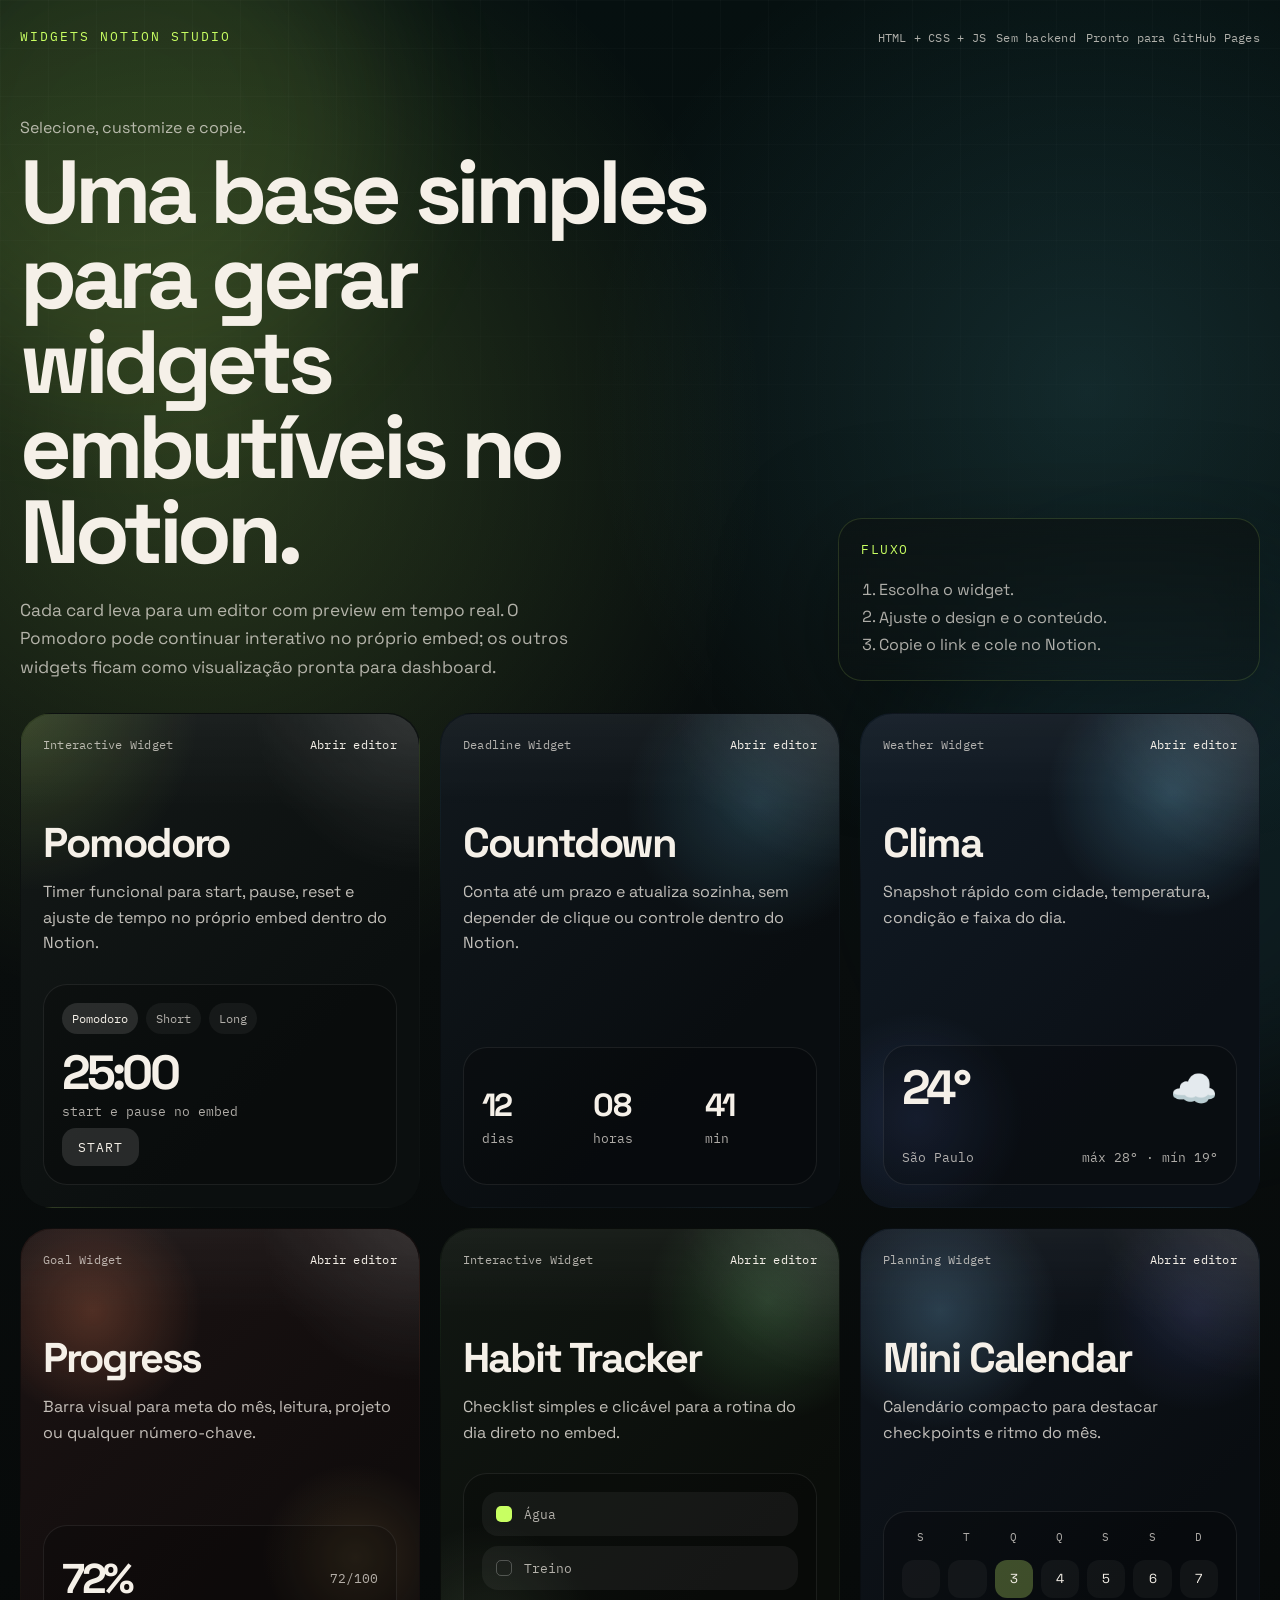
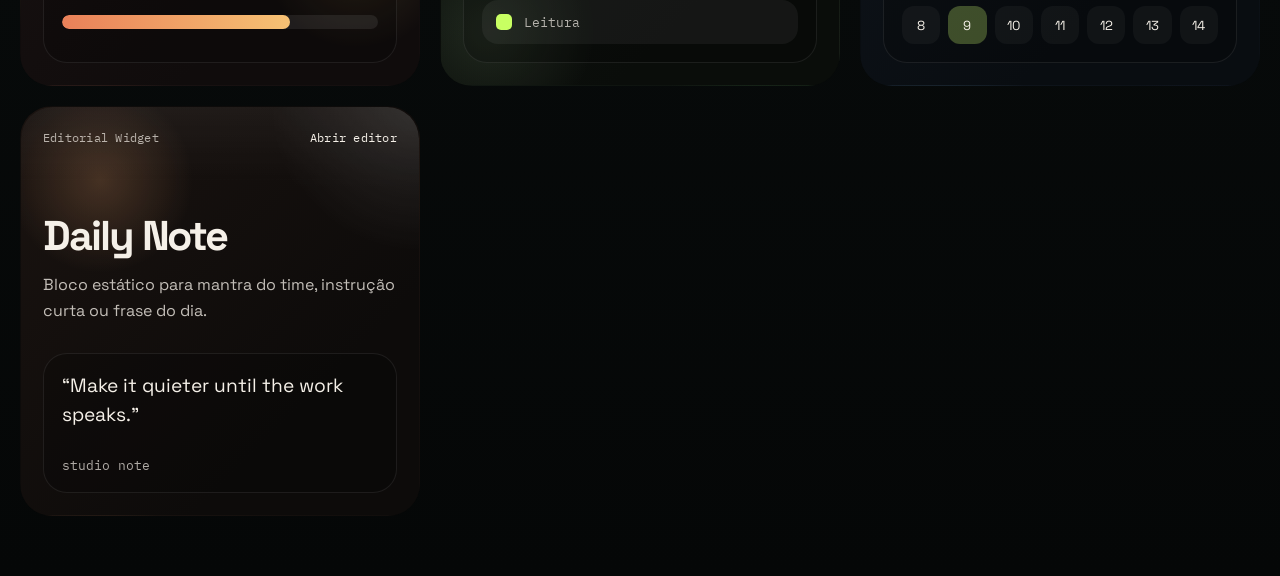
==== commit cb1a9c9a: "Add weather progress habits and calendar widgets" ====
--- a/index.html
+++ b/index.html
@@ -102,6 +102,97 @@
           </div>
         </a>
 
+        <a class="widget-card widget-card-weather" href="editor.html?widget=weather">
+          <div class="widget-card-top">
+            <span class="card-tag">Weather Widget</span>
+            <span class="card-arrow">Abrir editor</span>
+          </div>
+          <div class="widget-card-body">
+            <div class="widget-card-copy">
+              <h2>Clima</h2>
+              <p>
+                Snapshot rápido com cidade, temperatura, condição e faixa do dia.
+              </p>
+            </div>
+            <div class="widget-card-preview preview-weather">
+              <div class="mini-weather-top">
+                <strong>24°</strong>
+                <span>☁️</span>
+              </div>
+              <div class="mini-weather-bottom">
+                <small>São Paulo</small>
+                <small>máx 28° · mín 19°</small>
+              </div>
+            </div>
+          </div>
+        </a>
+
+        <a class="widget-card widget-card-progress" href="editor.html?widget=progress">
+          <div class="widget-card-top">
+            <span class="card-tag">Goal Widget</span>
+            <span class="card-arrow">Abrir editor</span>
+          </div>
+          <div class="widget-card-body">
+            <div class="widget-card-copy">
+              <h2>Progress</h2>
+              <p>
+                Barra visual para meta do mês, leitura, projeto ou qualquer número-chave.
+              </p>
+            </div>
+            <div class="widget-card-preview preview-progress">
+              <div class="mini-progress-row">
+                <strong>72%</strong>
+                <small>72/100</small>
+              </div>
+              <div class="mini-progress-bar"><span></span></div>
+            </div>
+          </div>
+        </a>
+
+        <a class="widget-card widget-card-habits" href="editor.html?widget=habits">
+          <div class="widget-card-top">
+            <span class="card-tag">Interactive Widget</span>
+            <span class="card-arrow">Abrir editor</span>
+          </div>
+          <div class="widget-card-body">
+            <div class="widget-card-copy">
+              <h2>Habit Tracker</h2>
+              <p>
+                Checklist simples e clicável para a rotina do dia direto no embed.
+              </p>
+            </div>
+            <div class="widget-card-preview preview-habits">
+              <div class="mini-habit-item is-done"><span></span><small>Água</small></div>
+              <div class="mini-habit-item"><span></span><small>Treino</small></div>
+              <div class="mini-habit-item is-done"><span></span><small>Leitura</small></div>
+            </div>
+          </div>
+        </a>
+
+        <a class="widget-card widget-card-calendar" href="editor.html?widget=calendar">
+          <div class="widget-card-top">
+            <span class="card-tag">Planning Widget</span>
+            <span class="card-arrow">Abrir editor</span>
+          </div>
+          <div class="widget-card-body">
+            <div class="widget-card-copy">
+              <h2>Mini Calendar</h2>
+              <p>
+                Calendário compacto para destacar checkpoints e ritmo do mês.
+              </p>
+            </div>
+            <div class="widget-card-preview preview-calendar">
+              <div class="mini-calendar-weekdays">
+                <span>S</span><span>T</span><span>Q</span><span>Q</span><span>S</span><span>S</span><span>D</span>
+              </div>
+              <div class="mini-calendar-grid">
+                <span></span><span></span><span class="is-marked">3</span><span>4</span><span>5</span><span>6</span><span>7</span>
+                <span>8</span><span class="is-marked">9</span><span>10</span><span>11</span><span>12</span><span>13</span><span>14</span>
+              </div>
+            </div>
+          </div>
+        </a>
+
         <a class="widget-card widget-card-quote" href="editor.html?widget=quote">
           <div class="widget-card-top">
             <span class="card-tag">Editorial Widget</span>
--- a/assets/styles.css
+++ b/assets/styles.css
@@ -324,9 +324,41 @@
     linear-gradient(135deg, #1a1310 0%, #0d0b0a 72%);
 }
 
+.widget-card-weather {
+  background:
+    radial-gradient(circle at 78% 16%, rgba(123, 215, 255, 0.24), transparent 24%),
+    radial-gradient(circle at 14% 82%, rgba(115, 145, 255, 0.14), transparent 20%),
+    linear-gradient(135deg, #111b25 0%, #0b1016 72%);
+}
+
+.widget-card-progress {
+  background:
+    radial-gradient(circle at 18% 18%, rgba(255, 139, 95, 0.24), transparent 22%),
+    radial-gradient(circle at 84% 72%, rgba(255, 209, 113, 0.12), transparent 20%),
+    linear-gradient(135deg, #1b1313 0%, #100c0c 72%);
+}
+
+.widget-card-habits {
+  background:
+    radial-gradient(circle at 82% 16%, rgba(134, 240, 143, 0.18), transparent 24%),
+    radial-gradient(circle at 12% 88%, rgba(211, 255, 188, 0.1), transparent 20%),
+    linear-gradient(135deg, #111712 0%, #0a0d0a 74%);
+}
+
+.widget-card-calendar {
+  background:
+    radial-gradient(circle at 20% 18%, rgba(139, 212, 255, 0.22), transparent 24%),
+    radial-gradient(circle at 84% 18%, rgba(117, 132, 255, 0.12), transparent 20%),
+    linear-gradient(135deg, #10161e 0%, #090d11 72%);
+}
+
 .preview-pomodoro,
 .preview-countdown,
-.preview-quote {
+.preview-quote,
+.preview-weather,
+.preview-progress,
+.preview-habits,
+.preview-calendar {
   display: grid;
   align-items: center;
   gap: 18px;
@@ -446,6 +478,128 @@
   margin: 0;
   font-size: 1.2rem;
   line-height: 1.5;
+}
+
+.preview-weather {
+  align-content: space-between;
+  min-height: 140px;
+}
+
+.mini-weather-top,
+.mini-weather-bottom,
+.mini-progress-row,
+.mini-habit-item {
+  display: flex;
+  align-items: center;
+  justify-content: space-between;
+  gap: 12px;
+}
+
+.mini-weather-top strong {
+  font-size: 3rem;
+  letter-spacing: -0.08em;
+  line-height: 0.88;
+}
+
+.mini-weather-top span {
+  font-size: 2.4rem;
+}
+
+.mini-weather-bottom {
+  align-items: end;
+}
+
+.mini-weather-bottom small,
+.mini-progress-row small,
+.mini-habit-item small,
+.mini-calendar-weekdays span {
+  color: var(--muted);
+  font-family: var(--font-mono);
+}
+
+.preview-progress {
+  align-content: center;
+}
+
+.mini-progress-row strong {
+  font-size: 2.6rem;
+  letter-spacing: -0.08em;
+  line-height: 0.9;
+}
+
+.mini-progress-bar {
+  overflow: hidden;
+  width: 100%;
+  height: 14px;
+  border-radius: 999px;
+  background: rgba(255, 255, 255, 0.08);
+}
+
+.mini-progress-bar span {
+  display: block;
+  width: 72%;
+  height: 100%;
+  border-radius: inherit;
+  background: linear-gradient(90deg, rgba(255, 139, 95, 0.9), rgba(255, 200, 119, 0.96));
+}
+
+.preview-habits {
+  gap: 10px;
+}
+
+.mini-habit-item {
+  min-height: 44px;
+  justify-content: start;
+  padding: 0 14px;
+  border-radius: 16px;
+  background: rgba(255, 255, 255, 0.05);
+}
+
+.mini-habit-item span {
+  width: 16px;
+  height: 16px;
+  border: 1px solid rgba(255, 255, 255, 0.24);
+  border-radius: 5px;
+  background: transparent;
+}
+
+.mini-habit-item.is-done span {
+  background: var(--accent);
+  border-color: transparent;
+}
+
+.preview-calendar {
+  gap: 16px;
+}
+
+.mini-calendar-weekdays,
+.mini-calendar-grid {
+  display: grid;
+  grid-template-columns: repeat(7, minmax(0, 1fr));
+  gap: 8px;
+}
+
+.mini-calendar-weekdays span,
+.mini-calendar-grid span {
+  display: grid;
+  place-items: center;
+}
+
+.mini-calendar-weekdays span {
+  font-size: 0.7rem;
+  letter-spacing: 0.1em;
+}
+
+.mini-calendar-grid span {
+  aspect-ratio: 1;
+  border-radius: 12px;
+  background: rgba(255, 255, 255, 0.04);
+  font-size: 0.82rem;
+}
+
+.mini-calendar-grid .is-marked {
+  background: color-mix(in srgb, var(--accent) 24%, rgba(255, 255, 255, 0.04));
+  color: var(--text);
 }
 
 .editor-header {
@@ -1433,6 +1587,321 @@
   letter-spacing: 0.12em;
 }
 
+.widget-frame--weather,
+.widget-frame--progress,
+.widget-frame--habits,
+.widget-frame--calendar {
+  gap: 22px;
+}
+
+.weather-hero {
+  display: flex;
+  align-items: end;
+  justify-content: space-between;
+  gap: 18px;
+}
+
+.weather-copy {
+  display: grid;
+  gap: 8px;
+}
+
+.weather-city,
+.weather-stat-label,
+.habit-intro,
+.calendar-note,
+.calendar-weekdays span {
+  color: color-mix(in srgb, var(--widget-text) 62%, transparent);
+  font-family: var(--font-mono);
+  font-style: var(--widget-meta-style);
+  font-weight: var(--widget-meta-weight);
+}
+
+.weather-city {
+  font-size: 0.82rem;
+  letter-spacing: 0.12em;
+  text-transform: uppercase;
+}
+
+.weather-temp {
+  font-size: clamp(4rem, 14vw, 6.4rem);
+  line-height: 0.86;
+  letter-spacing: -0.1em;
+}
+
+.weather-condition {
+  margin: 0;
+  max-width: 24ch;
+  font-size: 1rem;
+  font-style: var(--widget-body-style);
+  font-weight: var(--widget-body-weight);
+  line-height: 1.5;
+}
+
+.weather-icon {
+  flex: 0 0 auto;
+  font-size: clamp(3rem, 10vw, 5rem);
+  line-height: 1;
+}
+
+.weather-stats {
+  display: grid;
+  grid-template-columns: repeat(3, minmax(0, 1fr));
+  gap: 12px;
+}
+
+.weather-stat,
+.habit-item,
+.calendar-day {
+  border: 1px solid rgba(255, 255, 255, 0.08);
+  background: rgba(255, 255, 255, 0.05);
+}
+
+.weather-stat {
+  display: grid;
+  gap: 8px;
+  padding: 16px;
+  border-radius: 18px;
+}
+
+.weather-stat strong,
+.progress-percent,
+.habit-progress strong,
+.calendar-month-label {
+  letter-spacing: -0.05em;
+}
+
+.weather-stat-label,
+.calendar-weekdays span {
+  font-size: 0.72rem;
+  letter-spacing: 0.12em;
+  text-transform: uppercase;
+}
+
+.progress-reading {
+  display: flex;
+  align-items: end;
+  justify-content: space-between;
+  gap: 18px;
+}
+
+.progress-numerator {
+  font-size: clamp(3.6rem, 11vw, 5rem);
+  line-height: 0.9;
+  letter-spacing: -0.1em;
+}
+
+.progress-percent {
+  color: color-mix(in srgb, var(--widget-text) 64%, transparent);
+  font-family: var(--font-mono);
+  font-size: 1.1rem;
+}
+
+.progress-bar {
+  position: relative;
+  overflow: hidden;
+  height: 18px;
+  border-radius: 999px;
+  background: rgba(255, 255, 255, 0.08);
+}
+
+.progress-bar-fill {
+  display: block;
+  height: 100%;
+  border-radius: inherit;
+  background: linear-gradient(
+    90deg,
+    color-mix(in srgb, var(--widget-accent) 90%, white 10%),
+    color-mix(in srgb, var(--widget-accent) 68%, white 32%)
+  );
+}
+
+.progress-note {
+  margin: 0;
+  color: color-mix(in srgb, var(--widget-text) 66%, transparent);
+  font-family: var(--font-mono);
+  font-size: 0.82rem;
+  font-style: var(--widget-body-style);
+  font-weight: var(--widget-body-weight);
+  line-height: 1.6;
+}
+
+.habit-intro {
+  margin: 0;
+  font-size: 0.82rem;
+  letter-spacing: 0.08em;
+  text-transform: uppercase;
+}
+
+.habit-progress {
+  display: flex;
+  align-items: center;
+  justify-content: space-between;
+  gap: 12px;
+}
+
+.habit-progress strong {
+  font-size: clamp(2.4rem, 8vw, 3.2rem);
+  line-height: 0.92;
+}
+
+.habit-list {
+  display: grid;
+  gap: 10px;
+}
+
+.habit-item {
+  display: flex;
+  align-items: center;
+  gap: 14px;
+  min-height: 58px;
+  padding: 0 18px;
+  border-radius: 18px;
+  color: var(--widget-text);
+  cursor: pointer;
+  transition:
+    transform 160ms ease,
+    border-color 160ms ease,
+    background-color 160ms ease,
+    color 160ms ease;
+}
+
+.habit-item:hover {
+  transform: translateY(-1px);
+}
+
+.habit-item.is-done {
+  border-color: color-mix(in srgb, var(--widget-accent) 46%, transparent);
+  background: color-mix(in srgb, var(--widget-accent) 16%, rgba(255, 255, 255, 0.05));
+}
+
+.habit-mark {
+  position: relative;
+  width: 18px;
+  height: 18px;
+  border: 1px solid rgba(255, 255, 255, 0.24);
+  border-radius: 6px;
+  flex: 0 0 auto;
+}
+
+.habit-item.is-done .habit-mark {
+  border-color: transparent;
+  background: var(--widget-accent);
+}
+
+.habit-item.is-done .habit-mark::after {
+  content: "";
+  position: absolute;
+  top: 2px;
+  left: 6px;
+  width: 4px;
+  height: 9px;
+  border-right: 2px solid #071010;
+  border-bottom: 2px solid #071010;
+  transform: rotate(42deg);
+}
+
+.habit-label {
+  font-style: var(--widget-body-style);
+  font-weight: var(--widget-body-weight);
+}
+
+.calendar-summary {
+  display: flex;
+  align-items: end;
+  justify-content: space-between;
+  gap: 16px;
+}
+
+.calendar-month-label {
+  font-size: clamp(1.4rem, 5vw, 2rem);
+  text-transform: capitalize;
+}
+
+.calendar-note {
+  font-size: 0.76rem;
+  letter-spacing: 0.08em;
+}
+
+.calendar-weekdays {
+  display: grid;
+  grid-template-columns: repeat(7, minmax(0, 1fr));
+  gap: 10px;
+}
+
+.calendar-grid {
+  display: grid;
+  grid-template-columns: repeat(7, minmax(0, 1fr));
+  gap: 10px;
+}
+
+.calendar-day {
+  display: grid;
+  place-items: center;
+  min-height: 56px;
+  border-radius: 18px;
+  font-size: 0.94rem;
+  font-style: var(--widget-body-style);
+  font-weight: var(--widget-body-weight);
+}
+
+.calendar-day--empty {
+  border-color: transparent;
+  background: transparent;
+}
+
+.calendar-day.is-highlighted {
+  border-color: color-mix(in srgb, var(--widget-accent) 34%, transparent);
+  background: color-mix(in srgb, var(--widget-accent) 16%, rgba(255, 255, 255, 0.05));
+}
+
+.calendar-day.is-today {
+  border-color: transparent;
+  background: var(--widget-text);
+  color: var(--widget-bg);
+}
+
+.widget-blur-on .weather-stat,
+.widget-blur-on .habit-item,
+.widget-blur-on .calendar-day {
+  backdrop-filter: blur(14px);
+}
+
+.widget-blur-off .weather-stat,
+.widget-blur-off .habit-item,
+.widget-blur-off .calendar-day {
+  backdrop-filter: none;
+  box-shadow: none;
+}
+
+.widget-align--center .weather-hero,
+.widget-align--center .weather-stats,
+.widget-align--center .progress-reading,
+.widget-align--center .calendar-summary {
+  text-align: center;
+}
+
+.widget-align--center .weather-hero,
+.widget-align--center .progress-reading,
+.widget-align--center .calendar-summary,
+.widget-align--center .habit-progress {
+  flex-direction: column;
+  align-items: center;
+}
+
+.widget-align--center .weather-copy,
+.widget-align--center .habit-list {
+  justify-items: center;
+}
+
+.widget-align--center .weather-stats {
+  grid-template-columns: 1fr;
+}
+
+.widget-align--center .habit-item {
+  justify-content: center;
+}
+
 .font-grotesk {
   --widget-font: var(--font-sans);
 }
@@ -1513,6 +1982,10 @@
   #preview-frame {
     min-height: 520px;
   }
+
+  .weather-stats {
+    grid-template-columns: 1fr;
+  }
 }
 
 @media (max-width: 720px) {
@@ -1555,4 +2028,24 @@
   .quote-body {
     font-size: 1.8rem;
   }
-}
+
+  .weather-hero,
+  .progress-reading,
+  .calendar-summary {
+    align-items: start;
+    flex-direction: column;
+  }
+
+  .weather-stats {
+    grid-template-columns: 1fr;
+  }
+
+  .calendar-weekdays,
+  .calendar-grid {
+    gap: 8px;
+  }
+
+  .calendar-day {
+    min-height: 42px;
+  }
+}
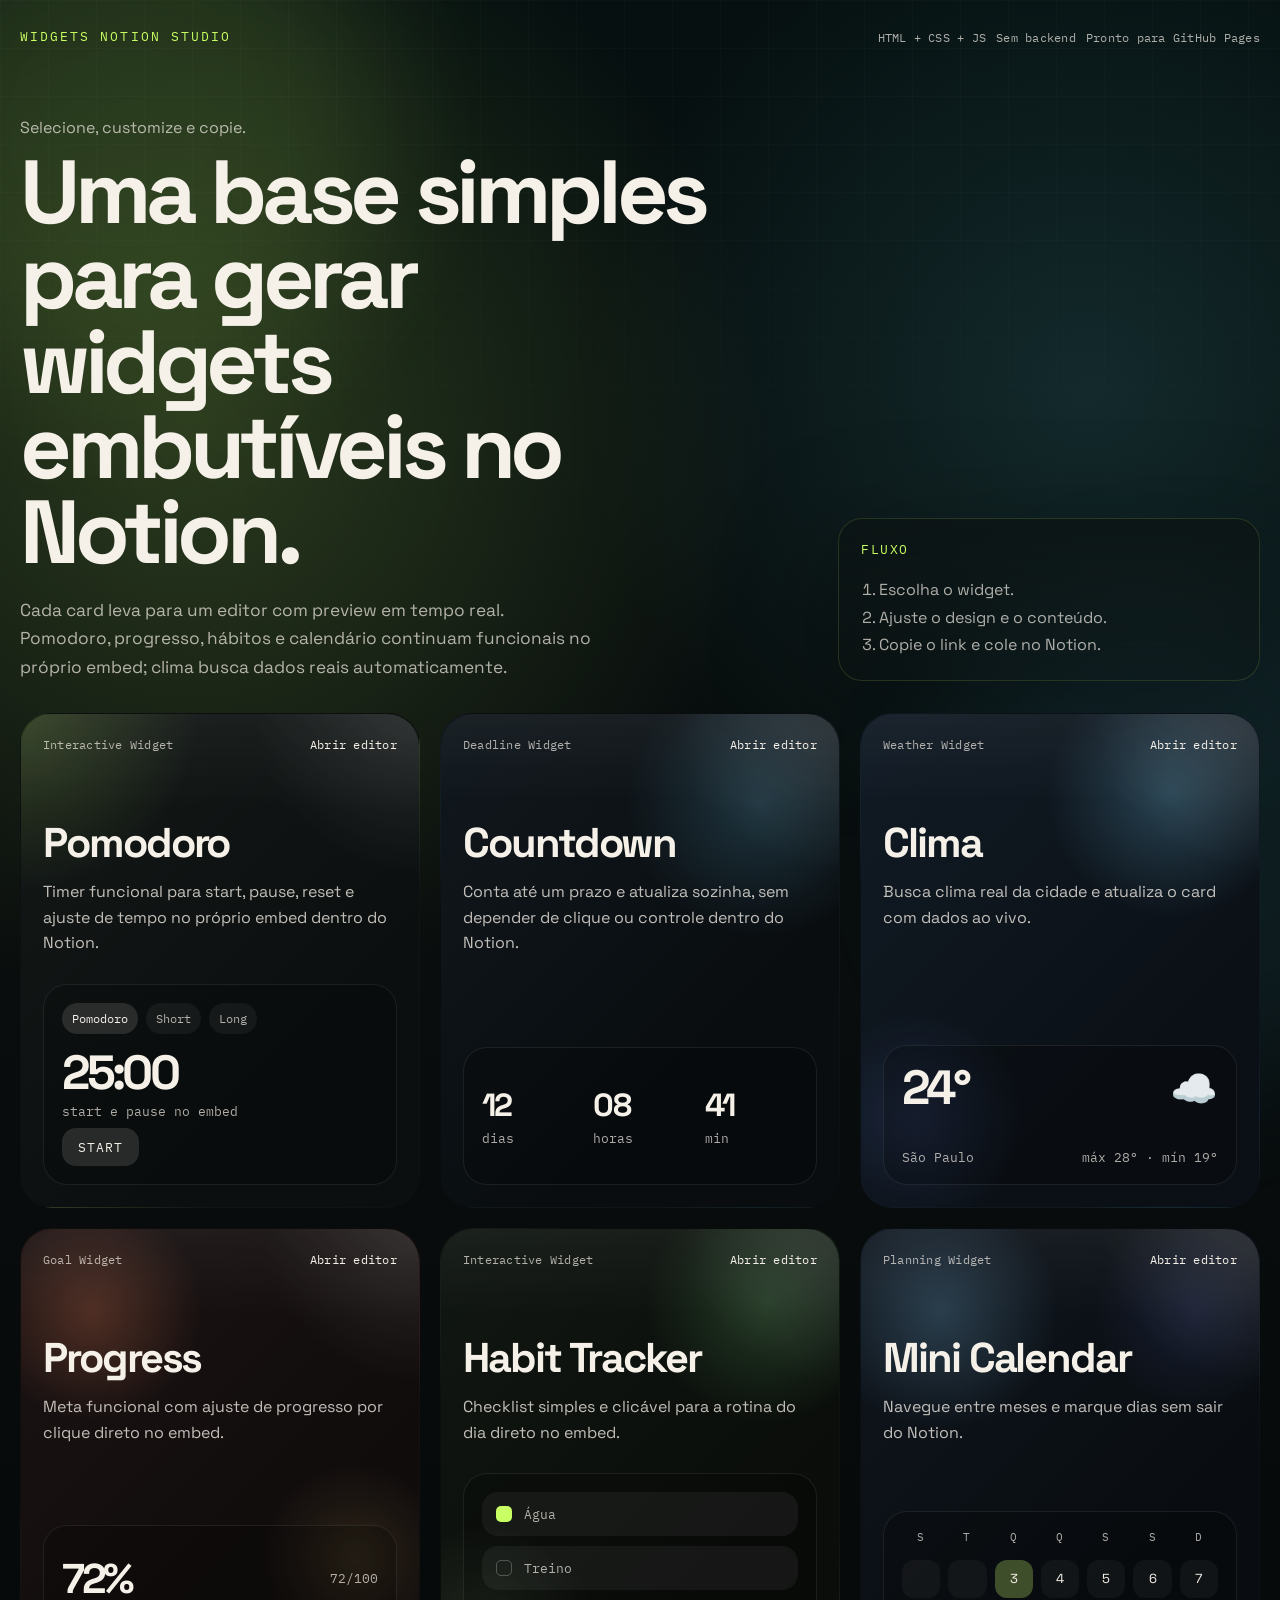
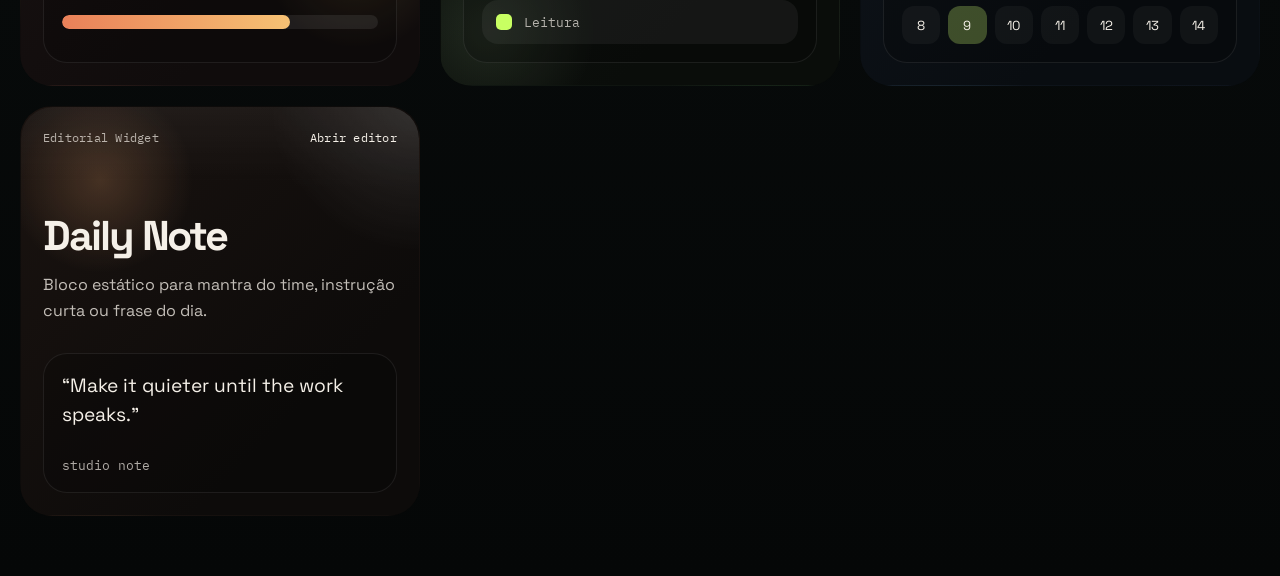
==== commit 8b355e1f: "Make new widgets functional in embed" ====
--- a/index.html
+++ b/index.html
@@ -36,9 +36,9 @@
           <p class="hero-lead">Selecione, customize e copie.</p>
           <h1>Uma base simples para gerar widgets embutíveis no Notion.</h1>
           <p class="hero-text">
-            Cada card leva para um editor com preview em tempo real. O Pomodoro pode
-            continuar interativo no próprio embed; os outros widgets ficam como
-            visualização pronta para dashboard.
+            Cada card leva para um editor com preview em tempo real. Pomodoro,
+            progresso, hábitos e calendário continuam funcionais no próprio embed;
+            clima busca dados reais automaticamente.
           </p>
         </div>
 
@@ -111,7 +111,7 @@
             <div class="widget-card-copy">
               <h2>Clima</h2>
               <p>
-                Snapshot rápido com cidade, temperatura, condição e faixa do dia.
+                Busca clima real da cidade e atualiza o card com dados ao vivo.
               </p>
             </div>
             <div class="widget-card-preview preview-weather">
@@ -136,7 +136,7 @@
             <div class="widget-card-copy">
               <h2>Progress</h2>
               <p>
-                Barra visual para meta do mês, leitura, projeto ou qualquer número-chave.
+                Meta funcional com ajuste de progresso por clique direto no embed.
               </p>
             </div>
             <div class="widget-card-preview preview-progress">
@@ -178,7 +178,7 @@
             <div class="widget-card-copy">
               <h2>Mini Calendar</h2>
               <p>
-                Calendário compacto para destacar checkpoints e ritmo do mês.
+                Navegue entre meses e marque dias sem sair do Notion.
               </p>
             </div>
             <div class="widget-card-preview preview-calendar">
--- a/assets/styles.css
+++ b/assets/styles.css
@@ -1601,6 +1601,21 @@
   gap: 18px;
 }
 
+.weather-aside,
+.progress-actions,
+.calendar-nav,
+.calendar-summary-side {
+  display: flex;
+  align-items: center;
+  gap: 10px;
+}
+
+.weather-aside {
+  align-self: stretch;
+  justify-content: space-between;
+  flex-direction: column;
+}
+
 .weather-copy {
   display: grid;
   gap: 8px;
@@ -1644,6 +1659,38 @@
   line-height: 1;
 }
 
+.widget-icon-button {
+  min-width: 42px;
+  min-height: 42px;
+  padding: 0 14px;
+  border: 1px solid rgba(255, 255, 255, 0.1);
+  border-radius: 999px;
+  background: rgba(255, 255, 255, 0.06);
+  color: var(--widget-text);
+  cursor: pointer;
+  transition:
+    transform 160ms ease,
+    border-color 160ms ease,
+    background-color 160ms ease,
+    color 160ms ease,
+    opacity 160ms ease;
+}
+
+.widget-icon-button:hover {
+  transform: translateY(-1px);
+}
+
+.widget-icon-button:disabled {
+  opacity: 0.56;
+  cursor: wait;
+}
+
+.widget-icon-button.is-primary {
+  background: var(--widget-text);
+  color: var(--widget-bg);
+  border-color: transparent;
+}
+
 .weather-stats {
   display: grid;
   grid-template-columns: repeat(3, minmax(0, 1fr));
@@ -1714,6 +1761,19 @@
     color-mix(in srgb, var(--widget-accent) 90%, white 10%),
     color-mix(in srgb, var(--widget-accent) 68%, white 32%)
   );
+}
+
+.progress-meta {
+  display: flex;
+  align-items: center;
+  justify-content: space-between;
+  gap: 18px;
+}
+
+.progress-fraction {
+  color: color-mix(in srgb, var(--widget-text) 62%, transparent);
+  font-family: var(--font-mono);
+  font-size: 0.82rem;
 }
 
 .progress-note {
@@ -1813,6 +1873,11 @@
   gap: 16px;
 }
 
+.calendar-summary-side {
+  justify-content: end;
+  flex-wrap: wrap;
+}
+
 .calendar-month-label {
   font-size: clamp(1.4rem, 5vw, 2rem);
   text-transform: capitalize;
@@ -1839,15 +1904,28 @@
   display: grid;
   place-items: center;
   min-height: 56px;
+  padding: 0;
   border-radius: 18px;
   font-size: 0.94rem;
   font-style: var(--widget-body-style);
   font-weight: var(--widget-body-weight);
+  color: var(--widget-text);
+  cursor: pointer;
+  transition:
+    transform 160ms ease,
+    border-color 160ms ease,
+    background-color 160ms ease,
+    color 160ms ease;
+}
+
+.calendar-day:hover {
+  transform: translateY(-1px);
 }
 
 .calendar-day--empty {
   border-color: transparent;
   background: transparent;
+  cursor: default;
 }
 
 .calendar-day.is-highlighted {
@@ -1862,12 +1940,14 @@
 }
 
 .widget-blur-on .weather-stat,
+.widget-blur-on .widget-icon-button,
 .widget-blur-on .habit-item,
 .widget-blur-on .calendar-day {
   backdrop-filter: blur(14px);
 }
 
 .widget-blur-off .weather-stat,
+.widget-blur-off .widget-icon-button,
 .widget-blur-off .habit-item,
 .widget-blur-off .calendar-day {
   backdrop-filter: none;
@@ -1877,14 +1957,17 @@
 .widget-align--center .weather-hero,
 .widget-align--center .weather-stats,
 .widget-align--center .progress-reading,
-.widget-align--center .calendar-summary {
+.widget-align--center .calendar-summary,
+.widget-align--center .progress-meta {
   text-align: center;
 }
 
 .widget-align--center .weather-hero,
 .widget-align--center .progress-reading,
 .widget-align--center .calendar-summary,
-.widget-align--center .habit-progress {
+.widget-align--center .progress-meta,
+.widget-align--center .habit-progress,
+.widget-align--center .calendar-summary-side {
   flex-direction: column;
   align-items: center;
 }
@@ -1892,6 +1975,12 @@
 .widget-align--center .weather-copy,
 .widget-align--center .habit-list {
   justify-items: center;
+}
+
+.widget-align--center .weather-aside,
+.widget-align--center .calendar-nav,
+.widget-align--center .progress-actions {
+  justify-content: center;
 }
 
 .widget-align--center .weather-stats {
@@ -2031,9 +2120,14 @@
 
   .weather-hero,
   .progress-reading,
-  .calendar-summary {
+  .calendar-summary,
+  .progress-meta {
     align-items: start;
     flex-direction: column;
+  }
+
+  .calendar-summary-side {
+    justify-content: start;
   }
 
   .weather-stats {
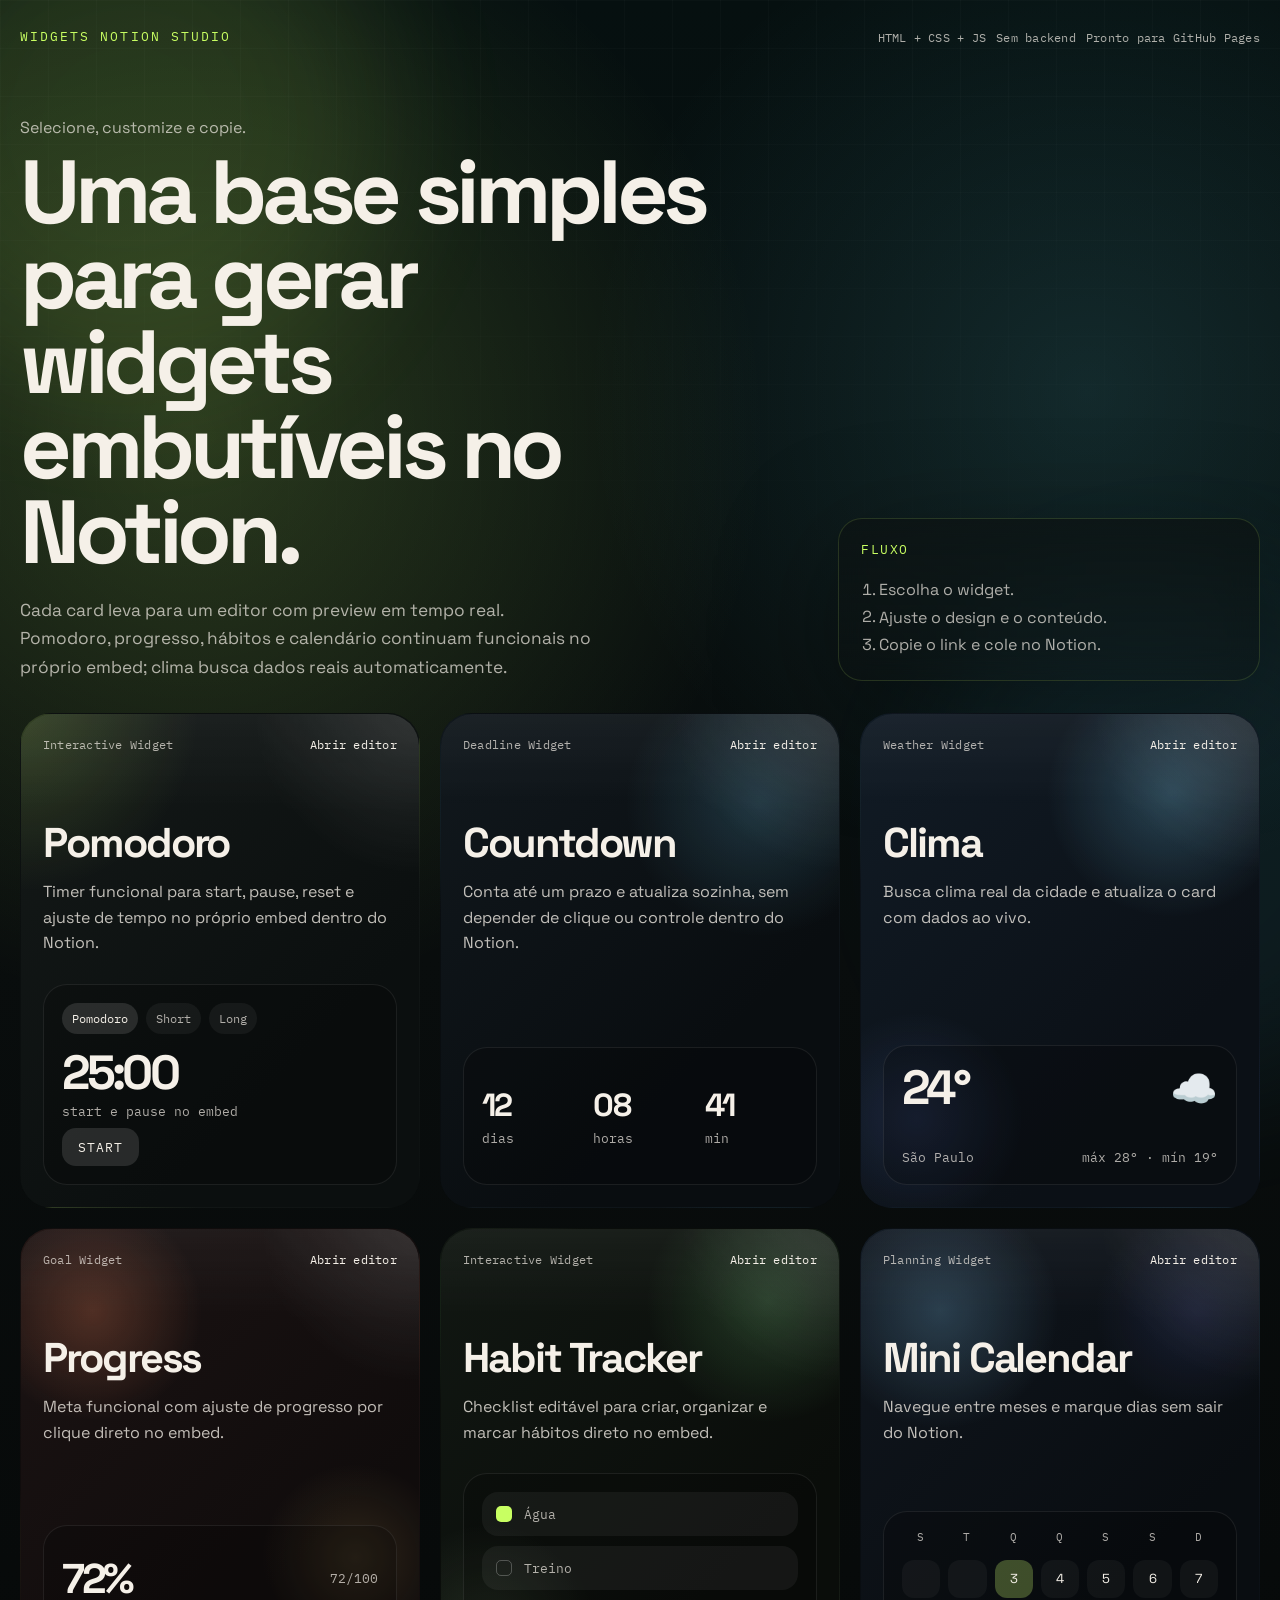
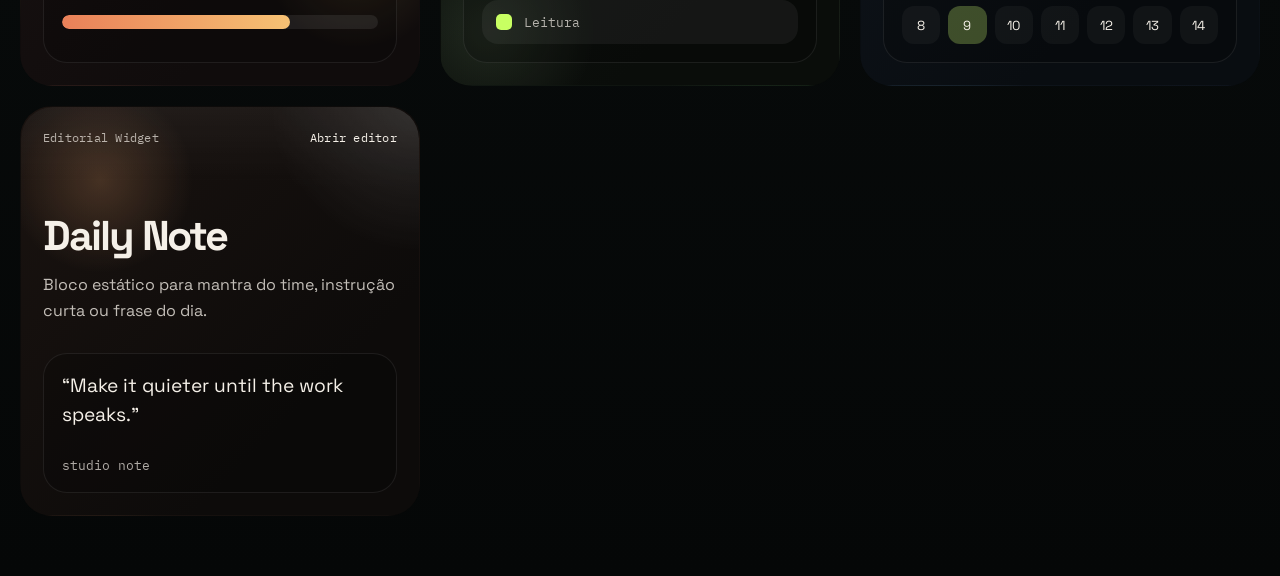
==== commit 6acf52a0: "Add Habit Flow CRUD in embed" ====
--- a/index.html
+++ b/index.html
@@ -158,7 +158,7 @@
             <div class="widget-card-copy">
               <h2>Habit Tracker</h2>
               <p>
-                Checklist simples e clicável para a rotina do dia direto no embed.
+                Checklist editável para criar, organizar e marcar hábitos direto no embed.
               </p>
             </div>
             <div class="widget-card-preview preview-habits">
--- a/assets/styles.css
+++ b/assets/styles.css
@@ -1800,25 +1800,47 @@
   gap: 12px;
 }
 
+.habit-progress-copy {
+  display: grid;
+  gap: 6px;
+}
+
 .habit-progress strong {
   font-size: clamp(2.4rem, 8vw, 3.2rem);
   line-height: 0.92;
 }
 
+.habit-date {
+  color: color-mix(in srgb, var(--widget-text) 58%, transparent);
+  font-family: var(--font-mono);
+  font-size: 0.72rem;
+  font-style: var(--widget-meta-style);
+  font-weight: var(--widget-meta-weight);
+  letter-spacing: 0.12em;
+  text-transform: uppercase;
+}
+
+.habit-actions,
+.habit-item-actions {
+  display: flex;
+  align-items: center;
+  gap: 8px;
+}
+
 .habit-list {
   display: grid;
   gap: 10px;
 }
 
 .habit-item {
-  display: flex;
+  display: grid;
+  grid-template-columns: minmax(0, 1fr) auto;
   align-items: center;
   gap: 14px;
   min-height: 58px;
-  padding: 0 18px;
+  padding: 8px 10px 8px 18px;
   border-radius: 18px;
   color: var(--widget-text);
-  cursor: pointer;
   transition:
     transform 160ms ease,
     border-color 160ms ease,
@@ -1828,6 +1850,20 @@
 
 .habit-item:hover {
   transform: translateY(-1px);
+}
+
+.habit-toggle {
+  display: flex;
+  min-width: 0;
+  min-height: 42px;
+  align-items: center;
+  gap: 14px;
+  padding: 0;
+  border: 0;
+  background: transparent;
+  color: inherit;
+  cursor: pointer;
+  text-align: left;
 }
 
 .habit-item.is-done {
@@ -1862,8 +1898,75 @@
 }
 
 .habit-label {
+  overflow: hidden;
+  text-overflow: ellipsis;
+  white-space: nowrap;
   font-style: var(--widget-body-style);
   font-weight: var(--widget-body-weight);
+}
+
+.habit-edit-input {
+  grid-column: 1 / -1;
+  min-height: 48px;
+}
+
+.habit-edit-input[hidden],
+.habit-item-actions[hidden],
+.habit-edit-panel[hidden],
+.habit-empty[hidden] {
+  display: none !important;
+}
+
+.habit-item-actions {
+  grid-column: 1 / -1;
+  justify-content: end;
+}
+
+.habit-item-actions .widget-icon-button {
+  min-width: 38px;
+  min-height: 38px;
+  padding: 0 12px;
+}
+
+.habit-edit-panel {
+  display: grid;
+  gap: 10px;
+}
+
+.habit-add-form {
+  display: grid;
+  grid-template-columns: minmax(0, 1fr) auto;
+  gap: 10px;
+}
+
+.habit-add-form input {
+  min-height: 46px;
+}
+
+.habit-empty,
+.habit-restore-button {
+  color: color-mix(in srgb, var(--widget-text) 62%, transparent);
+  font-family: var(--font-mono);
+  font-size: 0.78rem;
+}
+
+.habit-empty {
+  margin: 0;
+}
+
+.habit-restore-button {
+  width: fit-content;
+  padding: 0;
+  border: 0;
+  background: transparent;
+  cursor: pointer;
+  text-decoration: underline;
+  text-underline-offset: 4px;
+}
+
+.widget-icon-button.is-active {
+  border-color: color-mix(in srgb, var(--widget-accent) 48%, transparent);
+  background: color-mix(in srgb, var(--widget-accent) 18%, rgba(255, 255, 255, 0.06));
 }
 
 .calendar-summary {
@@ -1988,6 +2091,16 @@
 }
 
 .widget-align--center .habit-item {
+  justify-items: center;
+  text-align: center;
+}
+
+.widget-align--center .habit-toggle {
+  justify-content: center;
+  text-align: center;
+}
+
+.widget-align--center .habit-item-actions {
   justify-content: center;
 }
 
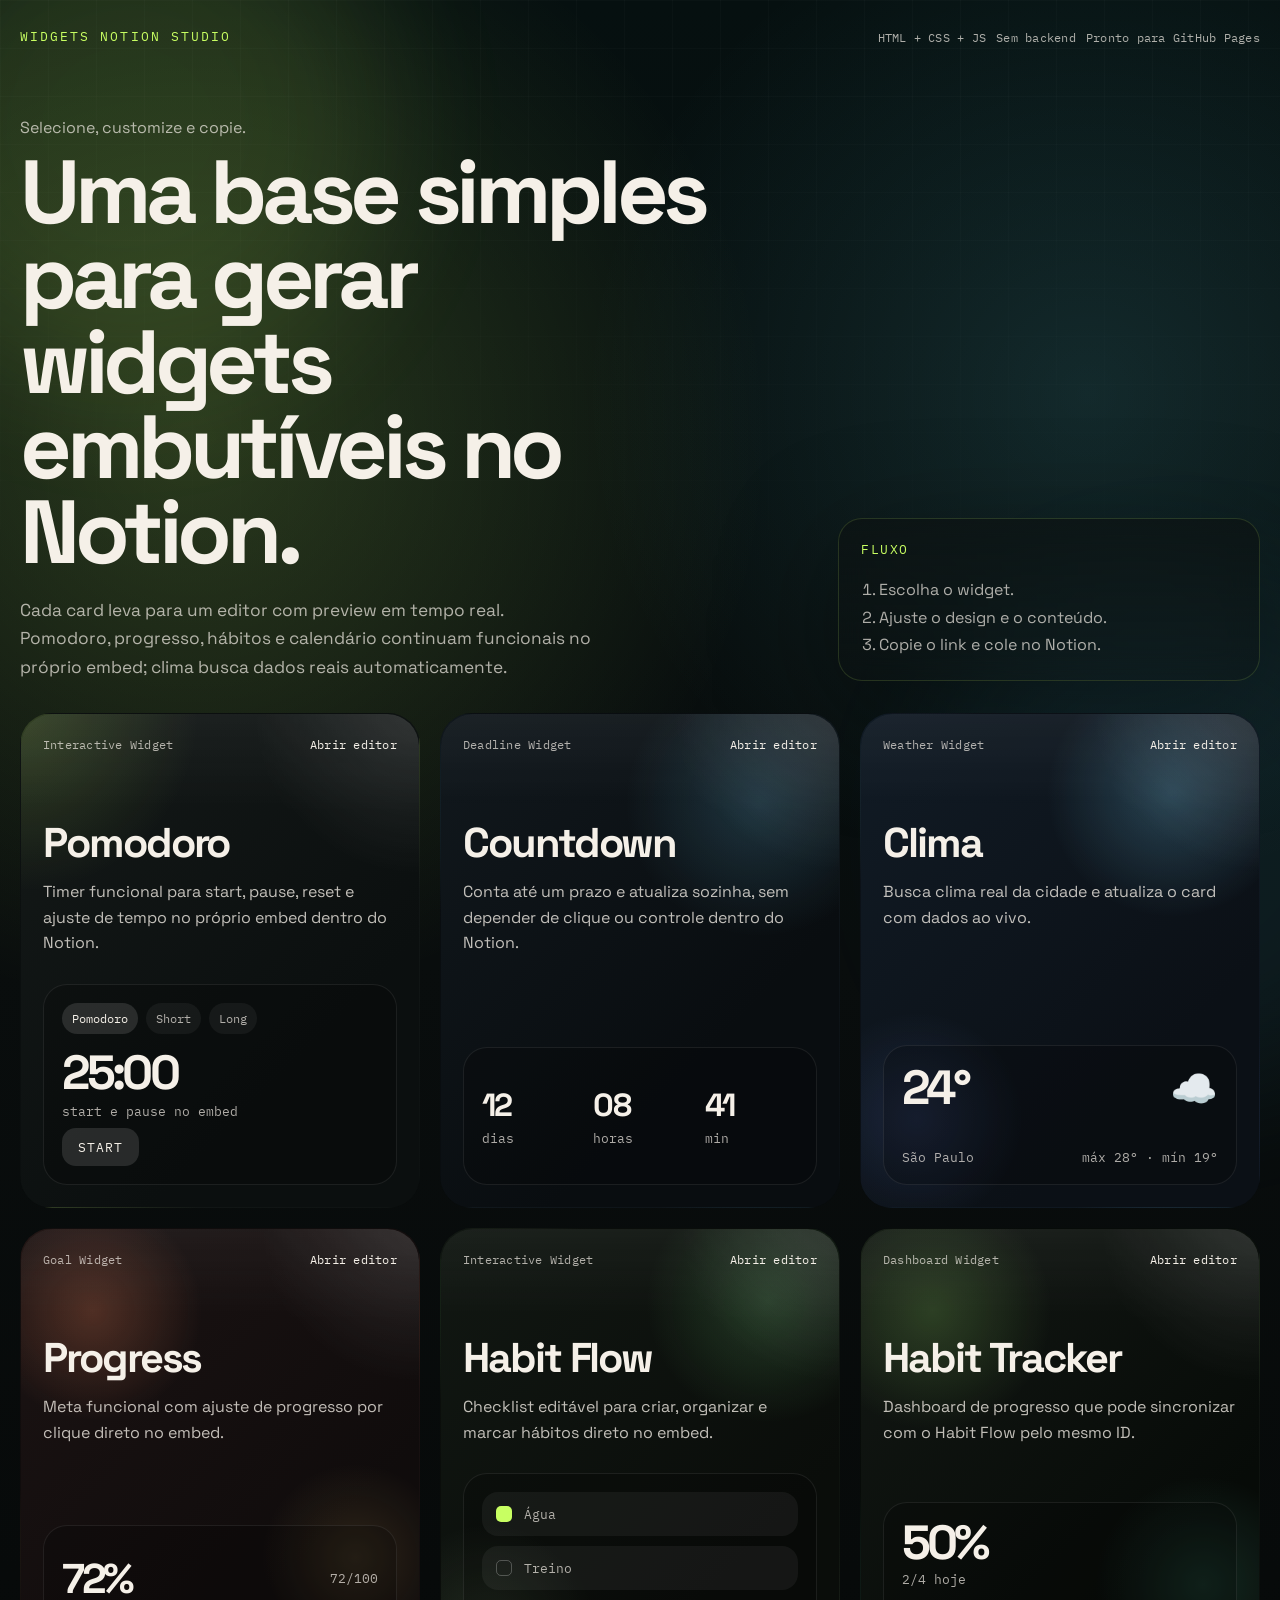
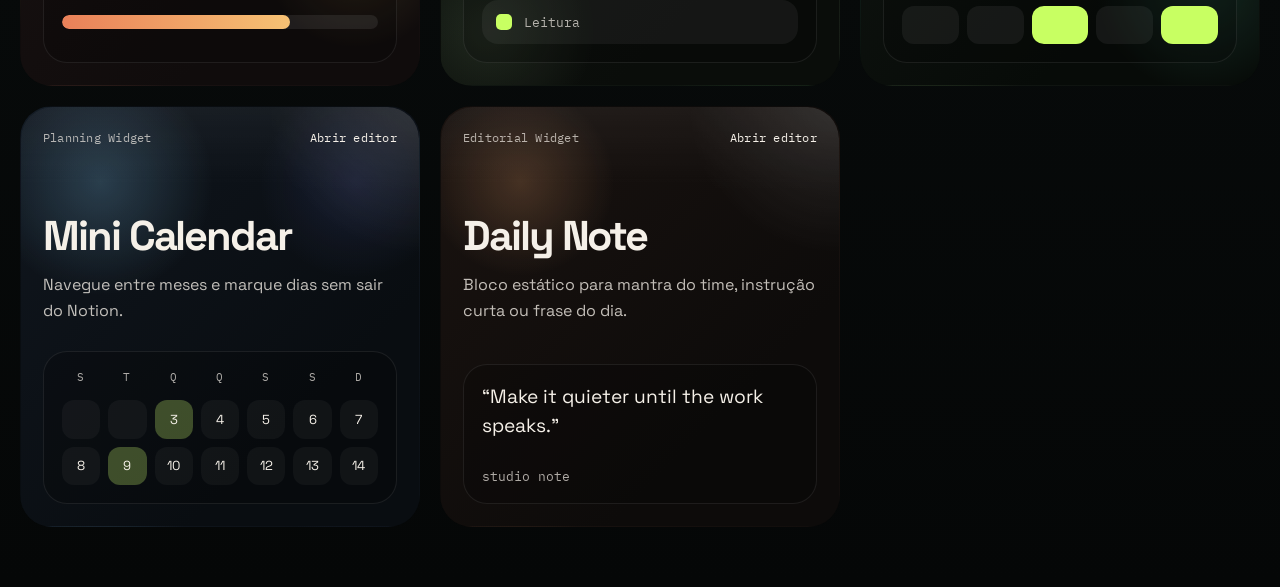
==== commit 248ffec1: "Connect Habit Flow with Habit Tracker" ====
--- a/index.html
+++ b/index.html
@@ -156,7 +156,7 @@
           </div>
           <div class="widget-card-body">
             <div class="widget-card-copy">
-              <h2>Habit Tracker</h2>
+              <h2>Habit Flow</h2>
               <p>
                 Checklist editável para criar, organizar e marcar hábitos direto no embed.
               </p>
@@ -165,6 +165,30 @@
               <div class="mini-habit-item is-done"><span></span><small>Água</small></div>
               <div class="mini-habit-item"><span></span><small>Treino</small></div>
               <div class="mini-habit-item is-done"><span></span><small>Leitura</small></div>
+            </div>
+          </div>
+        </a>
+
+        <a class="widget-card widget-card-habit-tracker" href="editor.html?widget=habit-tracker">
+          <div class="widget-card-top">
+            <span class="card-tag">Dashboard Widget</span>
+            <span class="card-arrow">Abrir editor</span>
+          </div>
+          <div class="widget-card-body">
+            <div class="widget-card-copy">
+              <h2>Habit Tracker</h2>
+              <p>
+                Dashboard de progresso que pode sincronizar com o Habit Flow pelo mesmo ID.
+              </p>
+            </div>
+            <div class="widget-card-preview preview-habit-tracker">
+              <div class="mini-habit-score">
+                <strong>50%</strong>
+                <small>2/4 hoje</small>
+              </div>
+              <div class="mini-habit-week">
+                <span></span><span></span><span class="is-done"></span><span></span><span class="is-done"></span>
+              </div>
             </div>
           </div>
         </a>
--- a/assets/styles.css
+++ b/assets/styles.css
@@ -345,6 +345,13 @@
     linear-gradient(135deg, #111712 0%, #0a0d0a 74%);
 }
 
+.widget-card-habit-tracker {
+  background:
+    radial-gradient(circle at 18% 18%, rgba(173, 255, 120, 0.18), transparent 24%),
+    radial-gradient(circle at 86% 78%, rgba(111, 255, 211, 0.12), transparent 22%),
+    linear-gradient(135deg, #131814 0%, #070b08 74%);
+}
+
 .widget-card-calendar {
   background:
     radial-gradient(circle at 20% 18%, rgba(139, 212, 255, 0.22), transparent 24%),
@@ -358,6 +365,7 @@
 .preview-weather,
 .preview-progress,
 .preview-habits,
+.preview-habit-tracker,
 .preview-calendar {
   display: grid;
   align-items: center;
@@ -566,6 +574,43 @@
 .mini-habit-item.is-done span {
   background: var(--accent);
   border-color: transparent;
+}
+
+.preview-habit-tracker {
+  align-content: space-between;
+  min-height: 140px;
+}
+
+.mini-habit-score {
+  display: grid;
+  gap: 6px;
+}
+
+.mini-habit-score strong {
+  font-size: 3rem;
+  letter-spacing: -0.08em;
+  line-height: 0.9;
+}
+
+.mini-habit-score small {
+  color: var(--muted);
+  font-family: var(--font-mono);
+}
+
+.mini-habit-week {
+  display: grid;
+  grid-template-columns: repeat(5, minmax(0, 1fr));
+  gap: 8px;
+}
+
+.mini-habit-week span {
+  height: 38px;
+  border-radius: 12px;
+  background: rgba(255, 255, 255, 0.06);
+}
+
+.mini-habit-week .is-done {
+  background: var(--accent);
 }
 
 .preview-calendar {
@@ -1590,6 +1635,7 @@
 .widget-frame--weather,
 .widget-frame--progress,
 .widget-frame--habits,
+.widget-frame--habit-tracker,
 .widget-frame--calendar {
   gap: 22px;
 }
@@ -1699,6 +1745,8 @@
 
 .weather-stat,
 .habit-item,
+.habit-tracker-row,
+.habit-tracker-day,
 .calendar-day {
   border: 1px solid rgba(255, 255, 255, 0.08);
   background: rgba(255, 255, 255, 0.05);
@@ -1967,6 +2015,122 @@
 .widget-icon-button.is-active {
   border-color: color-mix(in srgb, var(--widget-accent) 48%, transparent);
   background: color-mix(in srgb, var(--widget-accent) 18%, rgba(255, 255, 255, 0.06));
+}
+
+.habit-tracker-hero {
+  display: grid;
+  grid-template-columns: minmax(150px, 0.85fr) minmax(0, 1fr);
+  align-items: stretch;
+  gap: 14px;
+}
+
+.habit-tracker-ring {
+  display: grid;
+  min-height: 168px;
+  place-items: center;
+  align-content: center;
+  gap: 8px;
+  border-radius: 28px;
+  background:
+    radial-gradient(circle at center, var(--widget-bg) 0 58%, transparent 59%),
+    conic-gradient(
+      var(--widget-accent) 0 var(--habit-tracker-progress, 0%),
+      rgba(255, 255, 255, 0.1) var(--habit-tracker-progress, 0%) 100%
+    );
+  box-shadow: inset 0 0 0 1px rgba(255, 255, 255, 0.1);
+}
+
+.habit-tracker-ring strong {
+  font-size: clamp(2.6rem, 8vw, 4.2rem);
+  line-height: 0.9;
+  letter-spacing: -0.1em;
+}
+
+.habit-tracker-ring span,
+.habit-tracker-stats span,
+.habit-tracker-row strong,
+.habit-tracker-day span {
+  color: color-mix(in srgb, var(--widget-text) 58%, transparent);
+  font-family: var(--font-mono);
+  font-size: 0.72rem;
+  font-style: var(--widget-meta-style);
+  font-weight: var(--widget-meta-weight);
+  letter-spacing: 0.11em;
+  text-transform: uppercase;
+}
+
+.habit-tracker-stats {
+  display: grid;
+  gap: 12px;
+}
+
+.habit-tracker-stats div {
+  display: grid;
+  align-content: center;
+  gap: 10px;
+  min-height: 78px;
+  padding: 16px;
+  border: 1px solid rgba(255, 255, 255, 0.08);
+  border-radius: 22px;
+  background: rgba(255, 255, 255, 0.05);
+}
+
+.habit-tracker-stats strong {
+  font-size: 2.3rem;
+  line-height: 0.9;
+}
+
+.habit-tracker-week {
+  display: grid;
+  grid-template-columns: repeat(7, minmax(0, 1fr));
+  gap: 8px;
+}
+
+.habit-tracker-day {
+  display: grid;
+  gap: 8px;
+  min-height: 72px;
+  align-content: center;
+  justify-items: center;
+  border-radius: 18px;
+}
+
+.habit-tracker-day.is-complete {
+  border-color: color-mix(in srgb, var(--widget-accent) 48%, transparent);
+  background: color-mix(in srgb, var(--widget-accent) 18%, rgba(255, 255, 255, 0.04));
+}
+
+.habit-tracker-day strong {
+  font-family: var(--font-mono);
+  font-size: 0.82rem;
+}
+
+.habit-tracker-list {
+  display: grid;
+  gap: 10px;
+}
+
+.habit-tracker-row {
+  display: grid;
+  grid-template-columns: auto minmax(0, 1fr) auto;
+  align-items: center;
+  gap: 12px;
+  min-height: 52px;
+  padding: 0 14px;
+  border-radius: 18px;
+}
+
+.habit-tracker-row > span:nth-child(2) {
+  overflow: hidden;
+  text-overflow: ellipsis;
+  white-space: nowrap;
+  font-style: var(--widget-body-style);
+  font-weight: var(--widget-body-weight);
+}
+
+.habit-tracker-row.is-done {
+  border-color: color-mix(in srgb, var(--widget-accent) 44%, transparent);
+  background: color-mix(in srgb, var(--widget-accent) 14%, rgba(255, 255, 255, 0.04));
 }
 
 .calendar-summary {
@@ -2045,6 +2209,9 @@
 .widget-blur-on .weather-stat,
 .widget-blur-on .widget-icon-button,
 .widget-blur-on .habit-item,
+.widget-blur-on .habit-tracker-row,
+.widget-blur-on .habit-tracker-day,
+.widget-blur-on .habit-tracker-stats div,
 .widget-blur-on .calendar-day {
   backdrop-filter: blur(14px);
 }
@@ -2052,6 +2219,9 @@
 .widget-blur-off .weather-stat,
 .widget-blur-off .widget-icon-button,
 .widget-blur-off .habit-item,
+.widget-blur-off .habit-tracker-row,
+.widget-blur-off .habit-tracker-day,
+.widget-blur-off .habit-tracker-stats div,
 .widget-blur-off .calendar-day {
   backdrop-filter: none;
   box-shadow: none;
@@ -2102,6 +2272,13 @@
 
 .widget-align--center .habit-item-actions {
   justify-content: center;
+}
+
+.widget-align--center .habit-tracker-row {
+  grid-template-columns: 1fr;
+  justify-items: center;
+  padding: 14px;
+  text-align: center;
 }
 
 .font-grotesk {
@@ -2188,6 +2365,10 @@
   .weather-stats {
     grid-template-columns: 1fr;
   }
+
+  .habit-tracker-hero {
+    grid-template-columns: 1fr;
+  }
 }
 
 @media (max-width: 720px) {
@@ -2247,6 +2428,10 @@
     grid-template-columns: 1fr;
   }
 
+  .habit-tracker-week {
+    grid-template-columns: repeat(4, minmax(0, 1fr));
+  }
+
   .calendar-weekdays,
   .calendar-grid {
     gap: 8px;
